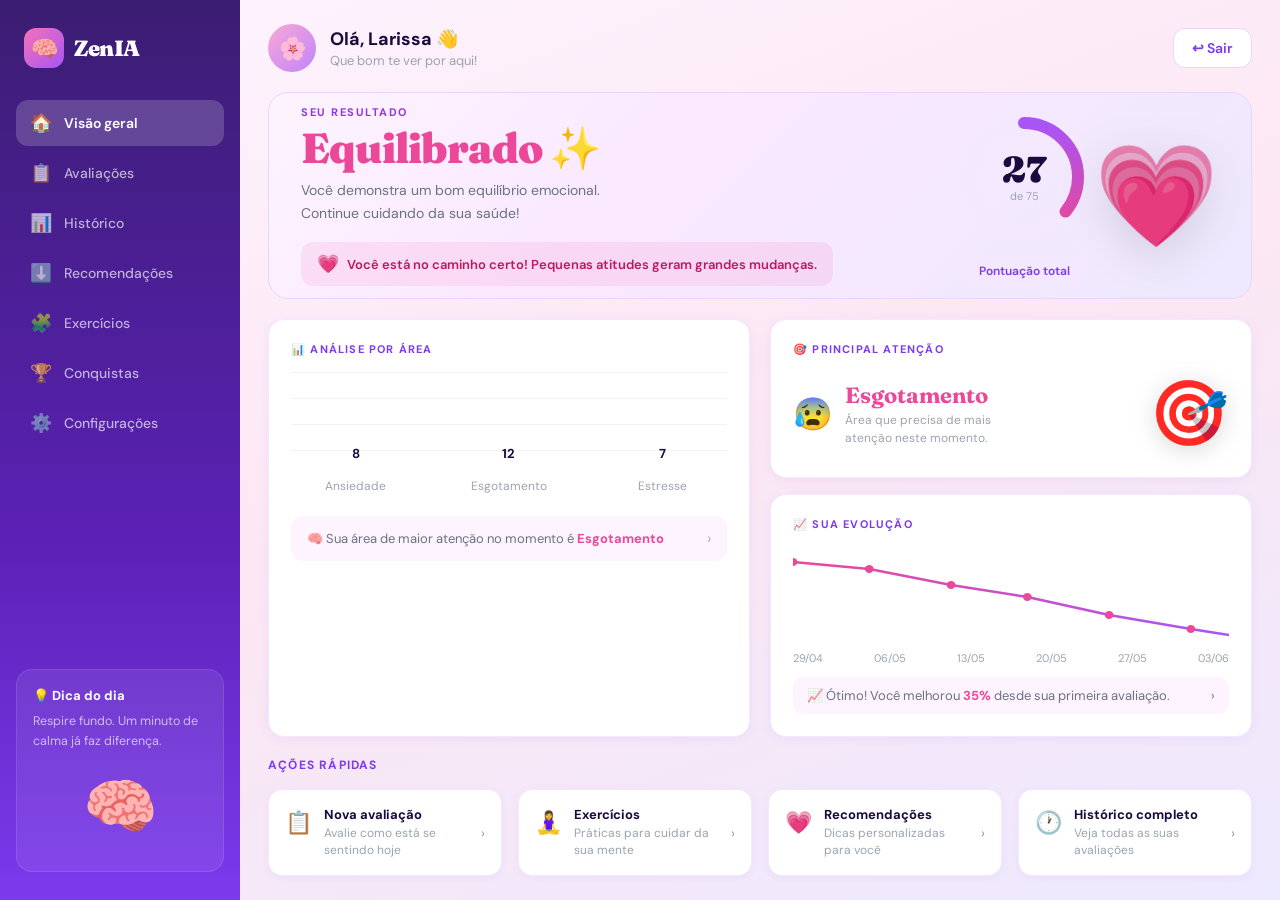
==== index.html @ 9181e52e "primeiro commit ZenIA" ====
<!DOCTYPE html>
<html lang="pt-BR">
<head>
<meta charset="UTF-8">
<meta name="viewport" content="width=device-width, initial-scale=1.0">
<title>ZenIA – Dashboard</title>
<link href="https://fonts.googleapis.com/css2?family=Fraunces:ital,wght@0,400;0,700;0,900;1,400;1,700&family=DM+Sans:wght@300;400;500;600;700&display=swap" rel="stylesheet">
<style>
*,*::before,*::after{box-sizing:border-box;margin:0;padding:0}
html,body{height:100%;font-family:'DM Sans',sans-serif;overflow:hidden}

/* SCREEN SWITCHER */
.dash{display:none;width:100%;height:100vh}
.dash.active{display:flex}

/* ════════════════════════════════════════
   SHARED LAYOUT
════════════════════════════════════════ */
.layout{display:flex;width:100%;height:100vh;overflow:hidden}

/* SIDEBAR */
.sidebar{
  width:240px;flex-shrink:0;
  display:flex;flex-direction:column;
  padding:28px 16px;
  position:relative;overflow:hidden;
  transition:all .3s
}
.sb-logo{display:flex;align-items:center;gap:10px;padding:0 8px;margin-bottom:32px}
.sb-logo-icon{width:40px;height:40px;border-radius:12px;display:grid;place-items:center;font-size:22px}
.sb-logo-name{font-family:'Fraunces',serif;font-weight:900;font-size:22px;letter-spacing:-.5px}

.sb-nav{display:flex;flex-direction:column;gap:4px;flex:1}
.sb-item{
  display:flex;align-items:center;gap:12px;
  padding:11px 14px;border-radius:12px;
  font-size:14px;font-weight:500;cursor:pointer;
  transition:background .2s,color .2s;text-decoration:none
}
.sb-item span{font-size:18px}

.sb-tip{
  border-radius:16px;padding:16px;margin-top:16px;
  font-size:13px;line-height:1.6
}
.sb-tip strong{display:block;font-size:13px;font-weight:700;margin-bottom:4px}

/* MAIN */
.main{flex:1;overflow-y:auto;padding:24px 28px;display:flex;flex-direction:column;gap:20px}

/* TOPBAR */
.topbar{display:flex;align-items:center;justify-content:space-between}
.topbar-user{display:flex;align-items:center;gap:14px}
.topbar-avatar{width:48px;height:48px;border-radius:50%;display:grid;place-items:center;font-size:22px}
.topbar-name{font-size:18px;font-weight:700}
.topbar-sub{font-size:13px;margin-top:1px}
.btn-sair{
  display:flex;align-items:center;gap:8px;
  padding:10px 18px;border-radius:12px;border:none;
  font-family:'DM Sans',sans-serif;font-size:14px;font-weight:600;cursor:pointer;
  transition:opacity .2s
}
.btn-sair:hover{opacity:.8}

/* RESULT CARD */
.result-card{
  border-radius:20px;padding:28px 32px;
  display:flex;align-items:center;justify-content:space-between;
  position:relative;overflow:hidden;min-height:200px
}
.result-left{flex:1}
.result-tag{font-size:11px;font-weight:700;letter-spacing:1.5px;text-transform:uppercase;margin-bottom:8px}
.result-title{font-family:'Fraunces',serif;font-size:42px;font-weight:900;letter-spacing:-1px;line-height:1}
.result-desc{font-size:14px;margin-top:10px;line-height:1.6;max-width:320px}
.result-badge{
  display:inline-flex;align-items:center;gap:8px;
  margin-top:18px;padding:10px 16px;border-radius:12px;
  font-size:13px;font-weight:600
}
.result-badge span{font-size:18px}

/* DONUT */
.result-center{display:flex;flex-direction:column;align-items:center;gap:10px}
.donut-wrap{position:relative;width:140px;height:140px}
.donut-wrap svg{transform:rotate(-90deg)}
.donut-bg{fill:none;stroke-width:12}
.donut-fill{fill:none;stroke-width:12;stroke-linecap:round;transition:stroke-dasharray 1s ease}
.donut-text{position:absolute;inset:0;display:flex;flex-direction:column;align-items:center;justify-content:center}
.donut-num{font-family:'Fraunces',serif;font-size:36px;font-weight:900;line-height:1}
.donut-sub{font-size:11px;margin-top:2px}
.result-badge2{padding:6px 16px;border-radius:20px;font-size:12px;font-weight:600}

.result-art{font-size:100px;filter:drop-shadow(0 8px 24px rgba(0,0,0,.15))}

/* GRID 2 col */
.grid2{display:grid;grid-template-columns:1fr 1fr;gap:20px}
.grid4{display:grid;grid-template-columns:repeat(4,1fr);gap:16px}

/* CARDS */
.card{border-radius:16px;padding:22px}
.card-title{font-size:11px;font-weight:700;letter-spacing:1.2px;text-transform:uppercase;margin-bottom:16px;display:flex;align-items:center;gap:8px}

/* BAR CHART */
.bar-chart{display:flex;align-items:flex-end;gap:24px;height:130px;padding-bottom:8px;position:relative}
.bar-chart::before{
  content:'';position:absolute;left:0;right:0;top:0;bottom:28px;
  background:repeating-linear-gradient(to bottom,rgba(128,128,128,.1) 0px,rgba(128,128,128,.1) 1px,transparent 1px,transparent 26px);
}
.bar-col{display:flex;flex-direction:column;align-items:center;gap:6px;flex:1}
.bar-val{font-size:13px;font-weight:700}
.bar{width:100%;border-radius:8px 8px 0 0;transition:height .8s ease}
.bar-label{font-size:12px;margin-top:4px}

.chart-note{display:flex;align-items:center;justify-content:space-between;margin-top:14px;padding:12px 16px;border-radius:12px;font-size:13px;cursor:pointer}
.chart-note strong{font-weight:700}
.chart-chevron{font-size:16px;opacity:.5}

/* ATTENTION CARD */
.attention-inner{display:flex;align-items:center;justify-content:space-between}
.attention-left{display:flex;align-items:center;gap:12px}
.attention-emoji{font-size:32px}
.attention-name{font-family:'Fraunces',serif;font-size:22px;font-weight:700}
.attention-sub{font-size:12px;margin-top:2px;max-width:160px;line-height:1.5}
.attention-art{font-size:64px;filter:drop-shadow(0 4px 12px rgba(0,0,0,.15))}

/* LINE CHART */
.line-chart-wrap{position:relative;height:100px;margin-top:8px}
.line-chart-wrap svg{width:100%;height:100%}
.evolution-note{display:flex;align-items:center;justify-content:space-between;margin-top:12px;padding:10px 14px;border-radius:10px;font-size:13px;cursor:pointer}
.evo-pct{font-weight:700}

/* QUICK ACTIONS */
.qa-item{border-radius:14px;padding:16px;display:flex;align-items:flex-start;gap:12px;cursor:pointer;transition:transform .2s}
.qa-item:hover{transform:translateY(-2px)}
.qa-icon{font-size:22px;margin-top:2px}
.qa-title{font-size:13px;font-weight:700}
.qa-sub{font-size:12px;margin-top:2px;line-height:1.4}
.qa-chevron{margin-left:auto;font-size:14px;opacity:.4;align-self:center}

/* SECTION LABEL */
.section-label{font-size:12px;font-weight:700;letter-spacing:1.2px;text-transform:uppercase;margin-bottom:-4px}

/* ════════════════════════════════════════
   TEMA FEMININO
════════════════════════════════════════ */
#fem{background:linear-gradient(160deg,#fdf4ff 0%,#fce7f3 50%,#ede9fe 100%)}
#fem .sidebar{background:linear-gradient(180deg,#3b1d72 0%,#5b21b6 60%,#7c3aed 100%)}
#fem .sb-logo-icon{background:linear-gradient(135deg,#f472b6,#a855f7)}
#fem .sb-logo-name{color:white}
#fem .sb-item{color:rgba(255,255,255,.65)}
#fem .sb-item:hover{background:rgba(255,255,255,.1);color:white}
#fem .sb-item.active{background:rgba(255,255,255,.18);color:white;font-weight:600}
#fem .sb-tip{background:rgba(255,255,255,.08);border:1px solid rgba(255,255,255,.1)}
#fem .sb-tip strong{color:white}
#fem .sb-tip p{color:rgba(255,255,255,.65);font-size:12.5px}
#fem .sb-tip-art{font-size:60px;text-align:center;margin-top:8px}

#fem .topbar-avatar{background:linear-gradient(135deg,#f9a8d4,#c084fc)}
#fem .topbar-name{color:#1a0a3d}
#fem .topbar-sub{color:#9ca3af}
#fem .btn-sair{background:white;color:#7c3aed;border:1.5px solid #e9d5ff}

#fem .result-card{background:linear-gradient(135deg,#fdf4ff 0%,#fae8ff 40%,#ede9fe 100%);border:1px solid #e9d5ff}
#fem .result-tag{color:#9333ea}
#fem .result-title{color:#ec4899}
#fem .result-desc{color:#6b7280}
#fem .result-badge{background:rgba(236,72,153,.1);color:#be185d}
#fem .donut-bg{stroke:#f3e8ff}
#fem .donut-fill{stroke:url(#fem-grad)}
#fem .donut-num{color:#1a0a3d}
#fem .donut-sub{color:#9ca3af}
#fem .result-badge2{background:#f3e8ff;color:#7c3aed}

#fem .card{background:white;box-shadow:0 2px 12px rgba(139,92,246,.08);border:1px solid #f3e8ff}
#fem .card-title{color:#7c3aed}
#fem .bar-val{color:#1a0a3d}
#fem .bar-label{color:#9ca3af}
#fem .chart-note{background:#fdf4ff;color:#6b7280}
#fem .chart-note strong{color:#ec4899}

#fem .attention-name{color:#ec4899}
#fem .attention-sub{color:#9ca3af}
#fem .evolution-note{background:#fdf4ff;color:#6b7280}
#fem .evo-pct{color:#ec4899}

#fem .qa-item{background:white;border:1px solid #f3e8ff;box-shadow:0 2px 8px rgba(139,92,246,.06)}
#fem .qa-title{color:#1a0a3d}
#fem .qa-sub{color:#9ca3af}
#fem .section-label{color:#7c3aed}
#fem .main{background:transparent}

/* ════════════════════════════════════════
   TEMA MASCULINO (DARK)
════════════════════════════════════════ */
#masc{background:#070b14}
#masc .sidebar{background:#0d1220;border-right:1px solid rgba(255,255,255,.06)}
#masc .sb-logo-icon{background:linear-gradient(135deg,#6366f1,#8b5cf6)}
#masc .sb-logo-name{color:white}
#masc .sb-item{color:rgba(255,255,255,.45)}
#masc .sb-item:hover{background:rgba(255,255,255,.06);color:rgba(255,255,255,.85)}
#masc .sb-item.active{background:rgba(99,102,241,.2);color:#a5b4fc;font-weight:600;border:1px solid rgba(99,102,241,.3)}
#masc .sb-tip{background:rgba(99,102,241,.1);border:1px solid rgba(99,102,241,.2)}
#masc .sb-tip strong{color:#a5b4fc}
#masc .sb-tip p{color:rgba(255,255,255,.45);font-size:12.5px}
#masc .sb-tip-art{font-size:60px;text-align:center;margin-top:8px}

#masc .topbar-avatar{background:linear-gradient(135deg,#4f46e5,#7c3aed)}
#masc .topbar-name{color:white}
#masc .topbar-sub{color:rgba(255,255,255,.4)}
#masc .btn-sair{background:rgba(255,255,255,.06);color:rgba(255,255,255,.7);border:1px solid rgba(255,255,255,.1)}

#masc .result-card{background:linear-gradient(135deg,#0f172a,#1e1b4b);border:1px solid rgba(99,102,241,.2)}
#masc .result-tag{color:#818cf8}
#masc .result-title{color:white}
#masc .result-desc{color:rgba(255,255,255,.55)}
#masc .result-badge{background:rgba(99,102,241,.15);color:#a5b4fc;border:1px solid rgba(99,102,241,.2)}
#masc .donut-bg{stroke:rgba(255,255,255,.08)}
#masc .donut-fill{stroke:url(#masc-grad)}
#masc .donut-num{color:white}
#masc .donut-sub{color:rgba(255,255,255,.4)}
#masc .result-badge2{background:rgba(99,102,241,.2);color:#a5b4fc}

#masc .card{background:#0d1220;border:1px solid rgba(255,255,255,.07)}
#masc .card-title{color:#818cf8}
#masc .bar-val{color:white}
#masc .bar-label{color:rgba(255,255,255,.35)}
#masc .chart-note{background:rgba(99,102,241,.08);color:rgba(255,255,255,.5)}
#masc .chart-note strong{color:#a78bfa}

#masc .attention-name{color:#a78bfa}
#masc .attention-sub{color:rgba(255,255,255,.4)}
#masc .evolution-note{background:rgba(99,102,241,.08);color:rgba(255,255,255,.5)}
#masc .evo-pct{color:#34d399}

#masc .qa-item{background:#0d1220;border:1px solid rgba(255,255,255,.07)}
#masc .qa-title{color:white}
#masc .qa-sub{color:rgba(255,255,255,.35)}
#masc .section-label{color:#818cf8}
#masc .main{background:transparent}

/* ════════════════════════════════════════
   TEMA NEUTRO (CLEAN WHITE)
════════════════════════════════════════ */
#neutro{background:#f8f7ff}
#neutro .sidebar{background:white;border-right:1px solid #ede9fe}
#neutro .sb-logo-icon{background:linear-gradient(135deg,#a78bfa,#7c3aed)}
#neutro .sb-logo-name{color:#1a0a3d}
#neutro .sb-item{color:#6b7280}
#neutro .sb-item:hover{background:#f5f3ff;color:#7c3aed}
#neutro .sb-item.active{background:#ede9fe;color:#7c3aed;font-weight:600}
#neutro .sb-tip{background:linear-gradient(135deg,#ede9fe,#fce7f3);border:none}
#neutro .sb-tip strong{color:#1a0a3d}
#neutro .sb-tip p{color:#6b7280;font-size:12.5px}
#neutro .sb-tip-art{font-size:60px;text-align:center;margin-top:8px}

#neutro .topbar-avatar{background:linear-gradient(135deg,#c4b5fd,#a78bfa)}
#neutro .topbar-name{color:#1a0a3d}
#neutro .topbar-sub{color:#9ca3af}
#neutro .btn-sair{background:white;color:#7c3aed;border:1.5px solid #ede9fe}
#neutro .btn-notif{background:none;border:none;font-size:20px;cursor:pointer;position:relative}

#neutro .result-card{background:linear-gradient(135deg,#faf5ff 0%,#ede9fe 60%,#f5f3ff 100%);border:1px solid #ddd6fe}
#neutro .result-tag{color:#7c3aed}
#neutro .result-title{color:#4c1d95}
#neutro .result-desc{color:#6b7280}
#neutro .result-badge{background:rgba(167,139,250,.15);color:#5b21b6}
#neutro .donut-bg{stroke:#ede9fe}
#neutro .donut-fill{stroke:url(#neutro-grad)}
#neutro .donut-num{color:#1a0a3d}
#neutro .donut-sub{color:#9ca3af}
#neutro .result-badge2{background:#ede9fe;color:#7c3aed}

#neutro .card{background:white;box-shadow:0 2px 12px rgba(124,58,237,.06);border:1px solid #ede9fe}
#neutro .card-title{color:#7c3aed}
#neutro .bar-val{color:#1a0a3d}
#neutro .bar-label{color:#9ca3af}
#neutro .chart-note{background:#faf5ff;color:#6b7280}
#neutro .chart-note strong{color:#7c3aed}

#neutro .attention-name{color:#7c3aed}
#neutro .attention-sub{color:#9ca3af}
#neutro .evolution-note{background:#faf5ff;color:#6b7280}
#neutro .evo-pct{color:#059669}

#neutro .qa-item{background:white;border:1px solid #ede9fe;box-shadow:0 2px 8px rgba(124,58,237,.05)}
#neutro .qa-title{color:#1a0a3d}
#neutro .qa-sub{color:#9ca3af}
#neutro .section-label{color:#7c3aed}
#neutro .main{background:transparent}

/* animations */
@keyframes fadeIn{from{opacity:0;transform:translateY(16px)}to{opacity:1;transform:translateY(0)}}
.dash.active .main>*{animation:fadeIn .5s ease both}
.dash.active .main>*:nth-child(1){animation-delay:.05s}
.dash.active .main>*:nth-child(2){animation-delay:.12s}
.dash.active .main>*:nth-child(3){animation-delay:.2s}
.dash.active .main>*:nth-child(4){animation-delay:.28s}
.dash.active .main>*:nth-child(5){animation-delay:.36s}
</style>
</head>
<body>

<!-- ══════════════════════════════
     FEMININO
══════════════════════════════ -->
<div id="fem" class="dash">
  <div class="layout">
    <aside class="sidebar">
      <div class="sb-logo">
        <div class="sb-logo-icon">🧠</div>
        <span class="sb-logo-name">ZenIA</span>
      </div>
      <nav class="sb-nav">
        <a class="sb-item active" href="#"><span>🏠</span> Visão geral</a>
        <a class="sb-item" href="#"><span>📋</span> Avaliações</a>
        <a class="sb-item" href="#"><span>📊</span> Histórico</a>
        <a class="sb-item" href="#"><span>⬇️</span> Recomendações</a>
        <a class="sb-item" href="#"><span>🧩</span> Exercícios</a>
        <a class="sb-item" href="#"><span>🏆</span> Conquistas</a>
        <a class="sb-item" href="#"><span>⚙️</span> Configurações</a>
      </nav>
      <div class="sb-tip">
        <strong>💡 Dica do dia</strong>
        <p>Respire fundo. Um minuto de calma já faz diferença.</p>
        <div class="sb-tip-art">🧠</div>
      </div>
    </aside>
    <main class="main">
      <!-- topbar -->
      <div class="topbar">
        <div class="topbar-user">
          <div class="topbar-avatar">🌸</div>
          <div>
            <div class="topbar-name">Olá, Larissa 👋</div>
            <div class="topbar-sub">Que bom te ver por aqui!</div>
          </div>
        </div>
        <button class="btn-sair" onclick="location.href='cadastro.html'">↩ Sair</button>
      </div>
      <!-- result -->
      <div class="result-card">
        <div class="result-left">
          <div class="result-tag">SEU RESULTADO</div>
          <div class="result-title">Equilibrado ✨</div>
          <div class="result-desc">Você demonstra um bom equilíbrio emocional. Continue cuidando da sua saúde com consistência!</div>
          <div class="result-badge"><span>💗</span> Você está no caminho certo! Pequenas atitudes geram grandes mudanças.</div>
        </div>
        <div class="result-center">
          <div class="donut-wrap">
            <svg viewBox="0 0 140 140" width="140" height="140">
              <defs>
                <linearGradient id="fem-grad" x1="0%" y1="0%" x2="100%" y2="0%">
                  <stop offset="0%" stop-color="#ec4899"/>
                  <stop offset="100%" stop-color="#a855f7"/>
                </linearGradient>
              </defs>
              <circle class="donut-bg" cx="70" cy="70" r="54"/>
              <circle class="donut-fill" cx="70" cy="70" r="54" stroke-dasharray="113 226" stroke-dashoffset="0"/>
            </svg>
            <div class="donut-text">
              <div class="donut-num">15</div>
              <div class="donut-sub">de 75</div>
            </div>
          </div>
          <div class="result-badge2">Pontuação total</div>
        </div>
        <div class="result-art">💗</div>
      </div>
      <!-- grid -->
      <div class="grid2">
        <!-- analise -->
        <div class="card">
          <div class="card-title">📊 ANÁLISE POR ÁREA</div>
          <div class="bar-chart" id="fem-bars">
            <div class="bar-col">
              <div class="bar-val">8</div>
              <div class="bar" style="height:62%;background:linear-gradient(180deg,#c084fc,#a855f7)"></div>
              <div class="bar-label">Ansiedade</div>
            </div>
            <div class="bar-col">
              <div class="bar-val">12</div>
              <div class="bar" style="height:92%;background:linear-gradient(180deg,#e879f9,#c026d3)"></div>
              <div class="bar-label">Esgotamento</div>
            </div>
            <div class="bar-col">
              <div class="bar-val">7</div>
              <div class="bar" style="height:54%;background:linear-gradient(180deg,#c084fc,#a855f7)"></div>
              <div class="bar-label">Estresse</div>
            </div>
          </div>
          <div class="chart-note">
            <span>🧠 Sua área de maior atenção no momento é <strong>Ansiedade</strong></span>
            <span class="chart-chevron">›</span>
          </div>
        </div>
        <!-- right col -->
        <div style="display:flex;flex-direction:column;gap:16px">
          <div class="card">
            <div class="card-title">🎯 PRINCIPAL ATENÇÃO</div>
            <div class="attention-inner">
              <div class="attention-left">
                <div class="attention-emoji">😰</div>
                <div>
                  <div class="attention-name">Ansiedade</div>
                  <div class="attention-sub">Área que precisa de mais atenção neste momento.</div>
                </div>
              </div>
              <div class="attention-art">🎯</div>
            </div>
          </div>
          <div class="card">
            <div class="card-title">📈 SUA EVOLUÇÃO</div>
            <div class="line-chart-wrap">
              <svg viewBox="0 0 400 100" preserveAspectRatio="none">
                <defs>
                  <linearGradient id="fem-line" x1="0%" y1="0%" x2="100%" y2="0%">
                    <stop offset="0%" stop-color="#ec4899"/>
                    <stop offset="100%" stop-color="#a855f7"/>
                  </linearGradient>
                </defs>
                <polyline points="0,15 70,22 145,38 215,50 290,68 365,82 400,88" fill="none" stroke="url(#fem-line)" stroke-width="2.5" stroke-linecap="round" stroke-linejoin="round"/>
                <circle cx="0" cy="15" r="4" fill="#ec4899"/>
                <circle cx="70" cy="22" r="4" fill="#ec4899"/>
                <circle cx="145" cy="38" r="4" fill="#ec4899"/>
                <circle cx="215" cy="50" r="4" fill="#ec4899"/>
                <circle cx="290" cy="68" r="4" fill="#ec4899"/>
                <circle cx="365" cy="82" r="4" fill="#ec4899"/>
              </svg>
            </div>
            <div style="display:flex;justify-content:space-between;font-size:11px;color:#9ca3af;margin-top:4px">
              <span>29/04</span><span>06/05</span><span>13/05</span><span>20/05</span><span>27/05</span><span>03/06</span>
            </div>
            <div class="evolution-note">
              <span>📈 Ótimo! Você melhorou <span class="evo-pct">35%</span> desde sua primeira avaliação.</span>
              <span>›</span>
            </div>
          </div>
        </div>
      </div>
      <!-- quick actions -->
      <div class="section-label">AÇÕES RÁPIDAS</div>
      <div class="grid4">
        <div class="qa-item"><div class="qa-icon">📋</div><div><div class="qa-title">Nova avaliação</div><div class="qa-sub">Avalie como está se sentindo hoje</div></div><span class="qa-chevron">›</span></div>
        <div class="qa-item"><div class="qa-icon">🧘‍♀️</div><div><div class="qa-title">Exercícios</div><div class="qa-sub">Práticas para cuidar da sua mente</div></div><span class="qa-chevron">›</span></div>
        <div class="qa-item"><div class="qa-icon">💗</div><div><div class="qa-title">Recomendações</div><div class="qa-sub">Dicas personalizadas para você</div></div><span class="qa-chevron">›</span></div>
        <div class="qa-item"><div class="qa-icon">🕐</div><div><div class="qa-title">Histórico completo</div><div class="qa-sub">Veja todas as suas avaliações</div></div><span class="qa-chevron">›</span></div>
      </div>
    </main>
  </div>
</div>

<!-- ══════════════════════════════
     MASCULINO
══════════════════════════════ -->
<div id="masc" class="dash">
  <div class="layout">
    <aside class="sidebar">
      <div class="sb-logo">
        <div class="sb-logo-icon">🧠</div>
        <span class="sb-logo-name">ZenIA</span>
      </div>
      <nav class="sb-nav">
        <a class="sb-item active" href="#"><span>🏠</span> Visão geral</a>
        <a class="sb-item" href="#"><span>📋</span> Avaliações</a>
        <a class="sb-item" href="#"><span>📊</span> Histórico</a>
        <a class="sb-item" href="#"><span>⬇️</span> Recomendações</a>
        <a class="sb-item" href="#"><span>🧩</span> Exercícios</a>
        <a class="sb-item" href="#"><span>🏆</span> Conquistas</a>
        <a class="sb-item" href="#"><span>⚙️</span> Configurações</a>
      </nav>
      <div class="sb-tip">
        <strong>🌬 Respiro do dia</strong>
        <p>Respire fundo. Você está fazendo o seu melhor.</p>
        <div class="sb-tip-art">🌌</div>
      </div>
    </aside>
    <main class="main">
      <div class="topbar">
        <div class="topbar-user">
          <div class="topbar-avatar">👤</div>
          <div>
            <div class="topbar-name">Olá, Larissa! 👋</div>
            <div class="topbar-sub">Que bom te ver por aqui!</div>
          </div>
        </div>
        <button class="btn-sair" onclick="location.href='cadastro.html'">↩ Sair</button>
      </div>
      <div class="result-card">
        <div class="result-left">
          <div class="result-tag">SEU RESULTADO</div>
          <div class="result-title">Equilibrado 🛡️</div>
          <div class="result-desc">Você demonstra um bom equilíbrio emocional. Continue cuidando da sua saúde com consistência!</div>
          <div class="result-badge"><span>🎯</span> Continue assim! Pequenas atitudes geram grandes mudanças.</div>
        </div>
        <div class="result-center">
          <div class="donut-wrap">
            <svg viewBox="0 0 140 140" width="140" height="140">
              <defs>
                <linearGradient id="masc-grad" x1="0%" y1="0%" x2="100%" y2="0%">
                  <stop offset="0%" stop-color="#6366f1"/>
                  <stop offset="100%" stop-color="#34d399"/>
                </linearGradient>
              </defs>
              <circle class="donut-bg" cx="70" cy="70" r="54"/>
              <circle class="donut-fill" cx="70" cy="70" r="54" stroke-dasharray="113 226" stroke-dashoffset="0"/>
            </svg>
            <div class="donut-text">
              <div class="donut-num">15</div>
              <div class="donut-sub">de 75</div>
            </div>
          </div>
          <div class="result-badge2">Pontuação total</div>
        </div>
        <div class="result-art">🧠</div>
      </div>
      <div class="grid2">
        <div class="card">
          <div class="card-title">📊 ANÁLISE POR ÁREA</div>
          <div class="bar-chart">
            <div class="bar-col">
              <div class="bar-val">8</div>
              <div class="bar" style="height:62%;background:linear-gradient(180deg,#818cf8,#6366f1)"></div>
              <div class="bar-label">Ansiedade</div>
            </div>
            <div class="bar-col">
              <div class="bar-val">12</div>
              <div class="bar" style="height:92%;background:linear-gradient(180deg,#60a5fa,#3b82f6)"></div>
              <div class="bar-label">Esgotamento</div>
            </div>
            <div class="bar-col">
              <div class="bar-val">7</div>
              <div class="bar" style="height:54%;background:linear-gradient(180deg,#34d399,#059669)"></div>
              <div class="bar-label">Estresse</div>
            </div>
          </div>
          <div class="chart-note">
            <span>🧠 Sua área de maior atenção no momento é <strong>Ansiedade</strong></span>
            <span class="chart-chevron">›</span>
          </div>
        </div>
        <div style="display:flex;flex-direction:column;gap:16px">
          <div class="card">
            <div class="card-title">🎯 PRINCIPAL ATENÇÃO</div>
            <div class="attention-inner">
              <div class="attention-left">
                <div class="attention-emoji">😰</div>
                <div>
                  <div class="attention-name">Ansiedade</div>
                  <div class="attention-sub">Área que precisa de mais atenção neste momento.</div>
                </div>
              </div>
              <div class="attention-art">🎯</div>
            </div>
          </div>
          <div class="card">
            <div class="card-title">📈 SUA EVOLUÇÃO</div>
            <div class="line-chart-wrap">
              <svg viewBox="0 0 400 100" preserveAspectRatio="none">
                <defs>
                  <linearGradient id="masc-line" x1="0%" y1="0%" x2="100%" y2="0%">
                    <stop offset="0%" stop-color="#818cf8"/>
                    <stop offset="100%" stop-color="#a78bfa"/>
                  </linearGradient>
                </defs>
                <polyline points="0,15 70,22 145,38 215,50 290,68 365,82 400,88" fill="none" stroke="url(#masc-line)" stroke-width="2.5" stroke-linecap="round" stroke-linejoin="round"/>
                <circle cx="0" cy="15" r="4" fill="#818cf8"/>
                <circle cx="70" cy="22" r="4" fill="#818cf8"/>
                <circle cx="145" cy="38" r="4" fill="#818cf8"/>
                <circle cx="215" cy="50" r="4" fill="#818cf8"/>
                <circle cx="290" cy="68" r="4" fill="#818cf8"/>
                <circle cx="365" cy="82" r="4" fill="#818cf8"/>
              </svg>
            </div>
            <div style="display:flex;justify-content:space-between;font-size:11px;color:rgba(255,255,255,.3);margin-top:4px">
              <span>29/04</span><span>06/05</span><span>13/05</span><span>20/05</span><span>27/05</span><span>03/06</span>
            </div>
            <div class="evolution-note">
              <span>📈 Ótimo! Você melhorou <span class="evo-pct">35%</span> desde sua primeira avaliação.</span>
              <span>›</span>
            </div>
          </div>
        </div>
      </div>
      <div class="section-label">AÇÕES RÁPIDAS</div>
      <div class="grid4">
        <div class="qa-item"><div class="qa-icon">📋</div><div><div class="qa-title">Nova avaliação</div><div class="qa-sub">Avalie como está se sentindo hoje</div></div><span class="qa-chevron">›</span></div>
        <div class="qa-item"><div class="qa-icon">🧘</div><div><div class="qa-title">Exercícios</div><div class="qa-sub">Práticas para cuidar da sua mente</div></div><span class="qa-chevron">›</span></div>
        <div class="qa-item"><div class="qa-icon">💙</div><div><div class="qa-title">Recomendações</div><div class="qa-sub">Dicas personalizadas para você</div></div><span class="qa-chevron">›</span></div>
        <div class="qa-item"><div class="qa-icon">🕐</div><div><div class="qa-title">Histórico completo</div><div class="qa-sub">Veja todas as suas avaliações</div></div><span class="qa-chevron">›</span></div>
      </div>
    </main>
  </div>
</div>

<!-- ══════════════════════════════
     NEUTRO
══════════════════════════════ -->
<div id="neutro" class="dash">
  <div class="layout">
    <aside class="sidebar">
      <div class="sb-logo">
        <div class="sb-logo-icon">🧠</div>
        <span class="sb-logo-name">ZenIA</span>
      </div>
      <nav class="sb-nav">
        <a class="sb-item active" href="#"><span>🏠</span> Visão geral</a>
        <a class="sb-item" href="#"><span>📋</span> Avaliações</a>
        <a class="sb-item" href="#"><span>📊</span> Histórico</a>
        <a class="sb-item" href="#"><span>⬇️</span> Recomendações</a>
        <a class="sb-item" href="#"><span>🧩</span> Exercícios</a>
        <a class="sb-item" href="#"><span>🏆</span> Conquistas</a>
        <a class="sb-item" href="#"><span>⚙️</span> Configurações</a>
      </nav>
      <div class="sb-tip">
        <strong>🌱 Respire. Você não está sozinho.</strong>
        <p>Pequenas atitudes podem transformar seus dias.</p>
        <div class="sb-tip-art">🪴</div>
      </div>
    </aside>
    <main class="main">
      <div class="topbar">
        <div class="topbar-user">
          <div class="topbar-avatar">🧘</div>
          <div>
            <div class="topbar-name">Olá, Larissa! 👋</div>
            <div class="topbar-sub">Que bom te ver por aqui.</div>
          </div>
        </div>
        <div style="display:flex;align-items:center;gap:10px">
          <button class="btn-notif">🔔</button>
          <button class="btn-sair" onclick="location.href='cadastro.html'">↩ Sair</button>
        </div>
      </div>
      <div class="result-card">
        <div class="result-left">
          <div class="result-tag">SEU RESULTADO</div>
          <div class="result-title">Equilibrado</div>
          <div class="result-desc">Você demonstra um bom equilíbrio emocional. Continue cuidando da sua saúde com consistência!</div>
          <div class="result-badge"><span>💜</span> Você está no caminho certo! Pequenas escolhas diárias fazem diferença.</div>
        </div>
        <div class="result-center">
          <div class="donut-wrap">
            <svg viewBox="0 0 140 140" width="140" height="140">
              <defs>
                <linearGradient id="neutro-grad" x1="0%" y1="0%" x2="100%" y2="0%">
                  <stop offset="0%" stop-color="#a78bfa"/>
                  <stop offset="100%" stop-color="#7c3aed"/>
                </linearGradient>
              </defs>
              <circle class="donut-bg" cx="70" cy="70" r="54"/>
              <circle class="donut-fill" cx="70" cy="70" r="54" stroke-dasharray="113 226" stroke-dashoffset="0"/>
            </svg>
            <div class="donut-text">
              <div class="donut-num">15</div>
              <div class="donut-sub">de 75</div>
            </div>
          </div>
          <div class="result-badge2">Pontuação total</div>
        </div>
        <div class="result-art">🪨</div>
      </div>
      <div class="grid2">
        <div class="card">
          <div class="card-title">📊 ANÁLISE POR ÁREA</div>
          <div class="bar-chart">
            <div class="bar-col">
              <div class="bar-val">8</div>
              <div class="bar" style="height:62%;background:linear-gradient(180deg,#c4b5fd,#a78bfa)"></div>
              <div class="bar-label">Ansiedade</div>
            </div>
            <div class="bar-col">
              <div class="bar-val">12</div>
              <div class="bar" style="height:92%;background:linear-gradient(180deg,#a78bfa,#7c3aed)"></div>
              <div class="bar-label">Esgotamento</div>
            </div>
            <div class="bar-col">
              <div class="bar-val">7</div>
              <div class="bar" style="height:54%;background:linear-gradient(180deg,#c4b5fd,#a78bfa)"></div>
              <div class="bar-label">Estresse</div>
            </div>
          </div>
          <div class="chart-note">
            <span>💡 Sua área de maior atenção no momento é <strong>Ansiedade</strong></span>
            <span class="chart-chevron">›</span>
          </div>
        </div>
        <div style="display:flex;flex-direction:column;gap:16px">
          <div class="card">
            <div class="card-title">🎯 PRINCIPAL ATENÇÃO</div>
            <div class="attention-inner">
              <div class="attention-left">
                <div class="attention-emoji">😰</div>
                <div>
                  <div class="attention-name">Ansiedade</div>
                  <div class="attention-sub">Área que precisa de mais atenção neste momento.</div>
                </div>
              </div>
              <button style="padding:8px 16px;background:#ede9fe;color:#7c3aed;border:none;border-radius:10px;font-size:13px;font-weight:600;cursor:pointer">Entender mais</button>
            </div>
          </div>
          <div class="card">
            <div class="card-title">📈 SUA EVOLUÇÃO</div>
            <div class="line-chart-wrap">
              <svg viewBox="0 0 400 100" preserveAspectRatio="none">
                <defs>
                  <linearGradient id="neutro-line" x1="0%" y1="0%" x2="100%" y2="0%">
                    <stop offset="0%" stop-color="#7c3aed"/>
                    <stop offset="100%" stop-color="#a78bfa"/>
                  </linearGradient>
                </defs>
                <polyline points="0,5 70,18 145,35 215,48 290,65 365,80 400,88" fill="none" stroke="url(#neutro-line)" stroke-width="2.5" stroke-linecap="round" stroke-linejoin="round"/>
                <circle cx="0" cy="5" r="4" fill="#7c3aed"/>
                <circle cx="70" cy="18" r="4" fill="#7c3aed"/>
                <circle cx="145" cy="35" r="4" fill="#7c3aed"/>
                <circle cx="215" cy="48" r="4" fill="#7c3aed"/>
                <circle cx="290" cy="65" r="4" fill="#7c3aed"/>
                <circle cx="365" cy="80" r="4" fill="#7c3aed"/>
              </svg>
            </div>
            <div style="display:flex;justify-content:space-between;font-size:11px;color:#9ca3af;margin-top:4px">
              <span>29/04</span><span>06/05</span><span>13/05</span><span>20/05</span><span>27/05</span><span>03/06</span>
            </div>
            <div class="evolution-note">
              <span>📈 Ótimo! Você melhorou <span class="evo-pct">35%</span> desde sua primeira avaliação.</span>
              <span>›</span>
            </div>
          </div>
        </div>
      </div>
      <div class="section-label">AÇÕES RÁPIDAS</div>
      <div class="grid4">
        <div class="qa-item"><div class="qa-icon">📋</div><div><div class="qa-title">Nova avaliação</div><div class="qa-sub">Avalie como está se sentindo hoje</div></div><span class="qa-chevron">›</span></div>
        <div class="qa-item"><div class="qa-icon">🧠</div><div><div class="qa-title">Exercícios</div><div class="qa-sub">Práticas para cuidar da sua mente</div></div><span class="qa-chevron">›</span></div>
        <div class="qa-item"><div class="qa-icon">⭐</div><div><div class="qa-title">Recomendações</div><div class="qa-sub">Dicas personalizadas para você</div></div><span class="qa-chevron">›</span></div>
        <div class="qa-item"><div class="qa-icon">🕐</div><div><div class="qa-title">Histórico completo</div><div class="qa-sub">Veja todas as suas avaliações</div></div><span class="qa-chevron">›</span></div>
      </div>
    </main>
  </div>
</div>

<style>
/* ── RECOMENDAÇÕES PANEL ── */
.rec-panel{display:none;flex-direction:column;gap:20px}
.rec-panel.visible{display:flex}
.rec-section-title{font-size:11px;font-weight:700;letter-spacing:1.2px;text-transform:uppercase;margin-bottom:12px}
.rec-cards{display:flex;flex-direction:column;gap:12px}
.rec-card{border-radius:16px;padding:18px 20px;border:1px solid #ede9fe;background:white}
.rec-card-head{display:flex;align-items:center;gap:10px;margin-bottom:6px}
.rec-card-icon{font-size:22px}
.rec-card-title{font-size:15px;font-weight:700;color:#1a0a3d}
.rec-card-desc{font-size:13px;line-height:1.65;margin-bottom:6px;color:#4b5563}
.rec-card-source{font-size:11px;font-style:italic;color:#9ca3af}
.rec-priority{display:inline-block;font-size:10px;font-weight:700;letter-spacing:.6px;padding:2px 8px;border-radius:99px;margin-bottom:8px;background:#fce7f3;color:#be185d}
.rec-panel-title{font-family:'Fraunces',serif;font-size:22px;font-weight:900;color:#7c3aed}
.rec-panel-sub{font-size:13px;color:#9ca3af;margin-top:-8px}

/* Dark theme overrides */
#masc .rec-card{background:#161f35;border-color:rgba(129,140,248,.25)}
#masc .rec-card-title{color:#e0e7ff}
#masc .rec-card-desc{color:#94a3b8}
#masc .rec-card-source{color:#6366f1}
#masc .rec-priority{background:rgba(99,102,241,.25);color:#a5b4fc}
#masc .rec-section-title{color:#818cf8}
#masc .rec-panel-title{color:#a5b4fc}
#masc .rec-panel-sub{color:rgba(255,255,255,.35)}

/* Neutro overrides */
#neutro .rec-card{background:white;border-color:#ede9fe}
#neutro .rec-card-title{color:#1a0a3d}
#neutro .rec-card-desc{color:#4b5563}
#neutro .rec-card-source{color:#a78bfa}
#neutro .rec-priority{background:#ede9fe;color:#5b21b6}
#neutro .rec-section-title{color:#7c3aed}
#neutro .rec-panel-title{color:#7c3aed}
</style>

<script>
// ── DATA ──────────────────────────────────────────────────────
const REC_DATA = {
  ansiedade: [
    {icon:'🌬️', title:'Respiração 4-7-8', desc:'Inspire por 4s, segure por 7s, expire por 8s. Repita 3 ciclos. Ativa o nervo vago e reduz o cortisol rapidamente — use no momento de crise ou antes de situações estressantes.', source:'Dr. Andrew Weil · Harvard Medical School'},
    {icon:'🌱', title:'Técnica de Grounding 5-4-3-2-1', desc:'Identifique 5 coisas que vê, 4 que pode tocar, 3 que ouve, 2 que cheira, 1 que saboreia. Interrompe a espiral de pensamentos ansiosos ancorando a mente no presente.', source:'Terapia Cognitivo-Comportamental (TCC)'},
    {icon:'📓', title:'Diário de preocupações (15 min/dia)', desc:'Reserve 15 minutos fixos por dia para escrever suas preocupações. Fora desse horário, adie ativamente os pensamentos ansiosos. Estudos mostram redução de até 33% na ansiedade.', source:'Penn State Worry Questionnaire (PSWQ) · Borkovec et al.'},
    {icon:'☕', title:'Reduza cafeína após 14h', desc:'A cafeína tem meia-vida de 5–6 horas e aumenta o cortisol, intensificando sintomas de ansiedade e prejudicando o sono. Troque por chá de camomila ou melissa no período da tarde.', source:'American Psychological Association (APA)'},
  ],
  esgotamento: [
    {icon:'💪', title:'Relaxamento Muscular Progressivo (PMR)', desc:'Tensione cada grupo muscular por 5 segundos e solte lentamente, da cabeça aos pés. Libera a tensão física acumulada e ativa a resposta de relaxamento do sistema nervoso parassimpático.', source:'Edmund Jacobson (1929) · Validado por centenas de estudos clínicos'},
    {icon:'🔁', title:'Técnica Pomodoro adaptada', desc:'25 minutos de foco + 5 minutos de pausa real (sem tela). A cada 4 ciclos, faça uma pausa de 20 min. Alinha com os ciclos ultradianos do cérebro e previne o esgotamento cognitivo.', source:'Ultradian Rhythm — Peretz Lavie · Neuroscience of Rest'},
    {icon:'🚶', title:'Caminhada de 10 minutos', desc:'Apenas 10 minutos de caminhada aumentam o BDNF (fator neurotrófico cerebral), que regenera neurônios e melhora o humor. Não precisa ser exercício intenso — o movimento leve já é suficiente.', source:'Harvard Medical School · Neurociência do Movimento'},
    {icon:'🌙', title:'Ritual de desconexão do trabalho', desc:'Defina um horário fixo para parar e cumpra. Sem checar mensagens depois. Crie um ritual de encerramento (ex: anotar 3 realizações do dia). Restaura a fronteira entre trabalho e descanso.', source:'Christina Maslach · Maslach Burnout Inventory (MBI)'},
  ],
  estresse: [
    {icon:'🛑', title:'Técnica STOP', desc:'Stop (pare o que está fazendo), Take a breath (respire fundo), Observe (observe seus pensamentos sem julgamento), Proceed (siga conscientemente). Use em momentos de pico de estresse.', source:'Mindfulness-Based Stress Reduction (MBSR) · Jon Kabat-Zinn'},
    {icon:'☀️', title:'Exposição ao sol pela manhã', desc:'15–20 minutos de luz solar nas primeiras horas do dia regulam o cortisol e a melatonina, sincronizando o ritmo circadiano. Reduz a sensação de sobrecarga ao longo do dia.', source:'Dr. Andrew Huberman · Stanford Neuroscience Lab'},
    {icon:'📋', title:'Lista de 3 prioridades diárias', desc:'Ao começar o dia, escolha apenas 3 tarefas mais importantes. Tudo que não estiver nessa lista é secundário. Reduz a sobrecarga cognitiva e a sensação de nunca dar conta de tudo.', source:'Cognitive Load Theory · Sweller (1988)'},
    {icon:'💬', title:'Contato social intencional (15 min)', desc:'15 minutos de conversa real (não por texto) com alguém de confiança reduz o cortisol de forma mensurável. O contato humano ativa a oxitocina, antagonista natural do estresse.', source:'UCLA Social Neuroscience Lab · Naomi Eisenberger'},
  ],
};

// ── GÊNERO + TEMA ─────────────────────────────────────────────
const g = localStorage.getItem('zenia_gender') || 'feminino';
const themeId = {feminino:'fem', masculino:'masc', neutro:'neutro'}[g] || 'fem';
const activeDash = document.getElementById(themeId) || document.getElementById('fem');
activeDash.classList.add('active');

// ── SCORES ────────────────────────────────────────────────────
const rawScores = localStorage.getItem('zenia_scores');
const scores = rawScores ? JSON.parse(rawScores) : {ansiedade:8, esgotamento:12, estresse:7};
const pcts = (() => { const p = localStorage.getItem('zenia_pcts'); return p ? JSON.parse(p) : {ans:40,esg:60,est:35}; })();
const total = parseInt(localStorage.getItem('zenia_total') || '27');

function getResultLabel(t) {
  if (t === 0) return {label:'Perfeito 🌟', desc:'Seus indicadores estão zerados. Continue com esse equilíbrio incrível!'};
  if (t <= 30) return {label:'Equilibrado ✨', desc:'Você demonstra um bom equilíbrio emocional. Continue cuidando da sua saúde!'};
  if (t <= 60) return {label:'Atenção moderada 🧐', desc:'Alguns pontos merecem atenção. Veja as recomendações personalizadas para você.'};
  return {label:'Cuidado necessário 💪', desc:'Seus resultados indicam sobrecarga emocional. É importante cuidar de você agora.'};
}

function getTopArea() {
  const s = scores;
  if (s.ansiedade >= s.esgotamento && s.ansiedade >= s.estresse) return 'Ansiedade';
  if (s.esgotamento >= s.ansiedade && s.esgotamento >= s.estresse) return 'Esgotamento';
  return 'Estresse';
}

const result = getResultLabel(total);
const topArea = getTopArea();

// ── ATUALIZA DASHBOARDS ───────────────────────────────────────
['fem','masc','neutro'].forEach(theme => {
  const dash = document.getElementById(theme);
  if (!dash) return;
  const titleEl = dash.querySelector('.result-title');
  const descEl  = dash.querySelector('.result-desc');
  if (titleEl) titleEl.textContent = result.label;
  if (descEl)  descEl.textContent  = result.desc;
  const circumference = 339.3;
  const fraction = Math.min(total / 75, 1);
  const dashArr = fraction === 0 ? '0 339.3' : `${fraction * circumference} ${circumference}`;
  const donutFill = dash.querySelector('.donut-fill');
  if (donutFill) {
    donutFill.setAttribute('stroke-dasharray', dashArr);
    if (total > 60) donutFill.style.stroke = theme === 'masc' ? '#f87171' : '#f43f5e';
  }
  const donutNum = dash.querySelector('.donut-num');
  if (donutNum) donutNum.textContent = total;
  const barCols = dash.querySelectorAll('.bar-col');
  const catValues = [scores.ansiedade, scores.esgotamento, scores.estresse];
  barCols.forEach((col, i) => {
    const val = catValues[i] ?? 0;
    const bar = col.querySelector('.bar');
    const valEl = col.querySelector('.bar-val');
    if (bar) bar.style.height = Math.max((val / 25) * 100, 4) + '%';
    if (valEl) valEl.textContent = val;
  });
  const noteStrong = dash.querySelectorAll('.chart-note strong, .attention-name');
  noteStrong.forEach(el => { el.textContent = topArea; });
});

// ── NAVEGAÇÃO SIDEBAR ─────────────────────────────────────────
document.querySelectorAll('.sb-item').forEach(item => {
  item.addEventListener('click', e => {
    e.preventDefault();
    const label = item.textContent.trim();
    document.querySelectorAll('.sb-item').forEach(i => i.classList.remove('active'));
    item.classList.add('active');
    const dash = document.querySelector('.dash.active');
    if (!dash) return;
    const mainArea  = dash.querySelector('.main');
    const recPanel  = dash.querySelector('.rec-panel');
    const mainItems = dash.querySelectorAll('.main > *:not(.rec-panel)');
    if (label.includes('Recomendações')) {
      mainItems.forEach(el => el.style.display = 'none');
      if (recPanel) recPanel.classList.add('visible');
    } else if (label.includes('Avaliações')) {
      window.location.href = 'quiz.html';
    } else {
      mainItems.forEach(el => el.style.display = '');
      if (recPanel) recPanel.classList.remove('visible');
    }
  });
});

// ── INJETA PAINEL RECOMENDAÇÕES ───────────────────────────────
function buildRecPanel(dash) {
  const sorted = Object.entries({ansiedade: pcts.ans||0, esgotamento: pcts.esg||0, estresse: pcts.est||0})
    .sort((a,b) => b[1]-a[1]);

  const catLabels = {ansiedade:'😰 Ansiedade', esgotamento:'🪫 Esgotamento', estresse:'🤯 Estresse'};

  let html = '';
  sorted.forEach(([cat, pct], idx) => {
    const recs = REC_DATA[cat] || [];
    html += '<div>';
    html += '<div class="rec-section-title">' + catLabels[cat] + ' — ' + pct + '%' + (idx===0?' · Maior atenção':'') + '</div>';
    html += '<div class="rec-cards">';
    recs.forEach(r => {
      html += '<div class="rec-card">';
      if (idx===0) html += '<span class="rec-priority">PRIORIDADE</span>';
      html += '<div class="rec-card-head"><span class="rec-card-icon">' + r.icon + '</span><span class="rec-card-title">' + r.title + '</span></div>';
      html += '<div class="rec-card-desc">' + r.desc + '</div>';
      html += '<div class="rec-card-source">' + r.source + '</div>';
      html += '</div>';
    });
    html += '</div></div>';
  });

  const panel = document.createElement('div');
  panel.className = 'rec-panel';
  panel.innerHTML = '<div class="rec-panel-title">📋 Suas Recomendações</div><p class="rec-panel-sub">Ordenadas pela área que mais precisa de atenção com base no seu resultado.</p>' + html;
  dash.querySelector('.main').appendChild(panel);
}

['fem','masc','neutro'].forEach(theme => {
  const dash = document.getElementById(theme);
  if (dash) buildRecPanel(dash);
});

// ── IR DIRETO PARA RECOMENDAÇÕES se vier do quiz ──────────────
if (localStorage.getItem('zenia_goto') === 'recomendacoes') {
  localStorage.removeItem('zenia_goto');
  setTimeout(() => {
    const recBtn = activeDash.querySelector('.sb-item:nth-child(4)');
    if (recBtn) recBtn.click();
  }, 300);
}
</script>
</body>
</html>
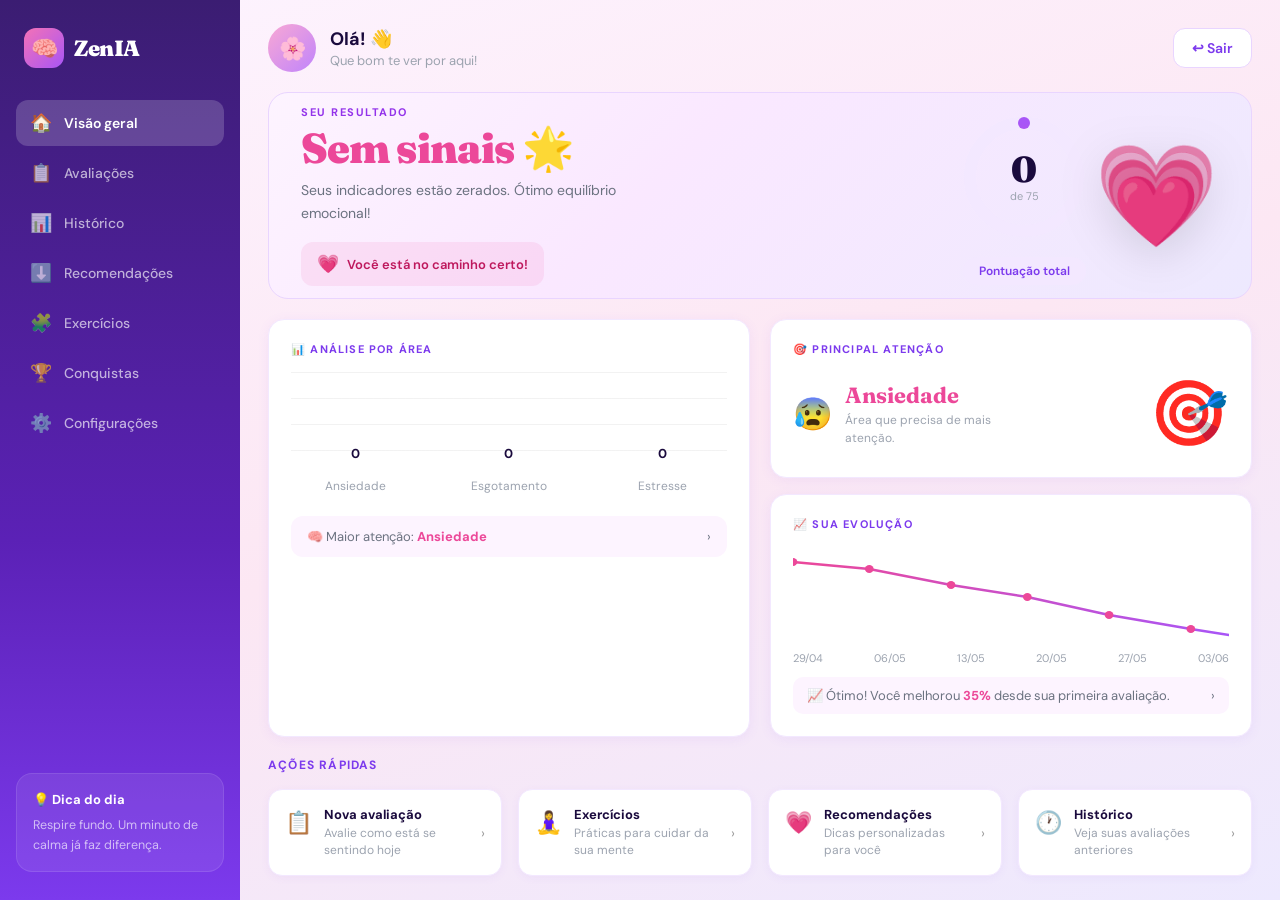
==== commit 6d6bfa8e: "index corrigido com todas as abas" ====
--- a/index.html
+++ b/index.html
@@ -8,78 +8,33 @@
 <style>
 *,*::before,*::after{box-sizing:border-box;margin:0;padding:0}
 html,body{height:100%;font-family:'DM Sans',sans-serif;overflow:hidden}
-
-/* SCREEN SWITCHER */
 .dash{display:none;width:100%;height:100vh}
 .dash.active{display:flex}
-
-/* ════════════════════════════════════════
-   SHARED LAYOUT
-════════════════════════════════════════ */
 .layout{display:flex;width:100%;height:100vh;overflow:hidden}
-
-/* SIDEBAR */
-.sidebar{
-  width:240px;flex-shrink:0;
-  display:flex;flex-direction:column;
-  padding:28px 16px;
-  position:relative;overflow:hidden;
-  transition:all .3s
-}
+.sidebar{width:240px;flex-shrink:0;display:flex;flex-direction:column;padding:28px 16px;position:relative;overflow:hidden}
 .sb-logo{display:flex;align-items:center;gap:10px;padding:0 8px;margin-bottom:32px}
 .sb-logo-icon{width:40px;height:40px;border-radius:12px;display:grid;place-items:center;font-size:22px}
 .sb-logo-name{font-family:'Fraunces',serif;font-weight:900;font-size:22px;letter-spacing:-.5px}
-
 .sb-nav{display:flex;flex-direction:column;gap:4px;flex:1}
-.sb-item{
-  display:flex;align-items:center;gap:12px;
-  padding:11px 14px;border-radius:12px;
-  font-size:14px;font-weight:500;cursor:pointer;
-  transition:background .2s,color .2s;text-decoration:none
-}
+.sb-item{display:flex;align-items:center;gap:12px;padding:11px 14px;border-radius:12px;font-size:14px;font-weight:500;cursor:pointer;transition:background .2s,color .2s;text-decoration:none}
 .sb-item span{font-size:18px}
-
-.sb-tip{
-  border-radius:16px;padding:16px;margin-top:16px;
-  font-size:13px;line-height:1.6
-}
+.sb-tip{border-radius:16px;padding:16px;margin-top:16px;font-size:13px;line-height:1.6}
 .sb-tip strong{display:block;font-size:13px;font-weight:700;margin-bottom:4px}
-
-/* MAIN */
 .main{flex:1;overflow-y:auto;padding:24px 28px;display:flex;flex-direction:column;gap:20px}
-
-/* TOPBAR */
 .topbar{display:flex;align-items:center;justify-content:space-between}
 .topbar-user{display:flex;align-items:center;gap:14px}
 .topbar-avatar{width:48px;height:48px;border-radius:50%;display:grid;place-items:center;font-size:22px}
 .topbar-name{font-size:18px;font-weight:700}
 .topbar-sub{font-size:13px;margin-top:1px}
-.btn-sair{
-  display:flex;align-items:center;gap:8px;
-  padding:10px 18px;border-radius:12px;border:none;
-  font-family:'DM Sans',sans-serif;font-size:14px;font-weight:600;cursor:pointer;
-  transition:opacity .2s
-}
+.btn-sair{display:flex;align-items:center;gap:8px;padding:10px 18px;border-radius:12px;border:none;font-family:'DM Sans',sans-serif;font-size:14px;font-weight:600;cursor:pointer;transition:opacity .2s}
 .btn-sair:hover{opacity:.8}
-
-/* RESULT CARD */
-.result-card{
-  border-radius:20px;padding:28px 32px;
-  display:flex;align-items:center;justify-content:space-between;
-  position:relative;overflow:hidden;min-height:200px
-}
+.result-card{border-radius:20px;padding:28px 32px;display:flex;align-items:center;justify-content:space-between;position:relative;overflow:hidden;min-height:200px}
 .result-left{flex:1}
 .result-tag{font-size:11px;font-weight:700;letter-spacing:1.5px;text-transform:uppercase;margin-bottom:8px}
 .result-title{font-family:'Fraunces',serif;font-size:42px;font-weight:900;letter-spacing:-1px;line-height:1}
 .result-desc{font-size:14px;margin-top:10px;line-height:1.6;max-width:320px}
-.result-badge{
-  display:inline-flex;align-items:center;gap:8px;
-  margin-top:18px;padding:10px 16px;border-radius:12px;
-  font-size:13px;font-weight:600
-}
+.result-badge{display:inline-flex;align-items:center;gap:8px;margin-top:18px;padding:10px 16px;border-radius:12px;font-size:13px;font-weight:600}
 .result-badge span{font-size:18px}
-
-/* DONUT */
 .result-center{display:flex;flex-direction:column;align-items:center;gap:10px}
 .donut-wrap{position:relative;width:140px;height:140px}
 .donut-wrap svg{transform:rotate(-90deg)}
@@ -89,60 +44,38 @@
 .donut-num{font-family:'Fraunces',serif;font-size:36px;font-weight:900;line-height:1}
 .donut-sub{font-size:11px;margin-top:2px}
 .result-badge2{padding:6px 16px;border-radius:20px;font-size:12px;font-weight:600}
-
 .result-art{font-size:100px;filter:drop-shadow(0 8px 24px rgba(0,0,0,.15))}
-
-/* GRID 2 col */
 .grid2{display:grid;grid-template-columns:1fr 1fr;gap:20px}
 .grid4{display:grid;grid-template-columns:repeat(4,1fr);gap:16px}
-
-/* CARDS */
 .card{border-radius:16px;padding:22px}
 .card-title{font-size:11px;font-weight:700;letter-spacing:1.2px;text-transform:uppercase;margin-bottom:16px;display:flex;align-items:center;gap:8px}
-
-/* BAR CHART */
 .bar-chart{display:flex;align-items:flex-end;gap:24px;height:130px;padding-bottom:8px;position:relative}
-.bar-chart::before{
-  content:'';position:absolute;left:0;right:0;top:0;bottom:28px;
-  background:repeating-linear-gradient(to bottom,rgba(128,128,128,.1) 0px,rgba(128,128,128,.1) 1px,transparent 1px,transparent 26px);
-}
+.bar-chart::before{content:'';position:absolute;left:0;right:0;top:0;bottom:28px;background:repeating-linear-gradient(to bottom,rgba(128,128,128,.1) 0px,rgba(128,128,128,.1) 1px,transparent 1px,transparent 26px)}
 .bar-col{display:flex;flex-direction:column;align-items:center;gap:6px;flex:1}
 .bar-val{font-size:13px;font-weight:700}
 .bar{width:100%;border-radius:8px 8px 0 0;transition:height .8s ease}
 .bar-label{font-size:12px;margin-top:4px}
-
 .chart-note{display:flex;align-items:center;justify-content:space-between;margin-top:14px;padding:12px 16px;border-radius:12px;font-size:13px;cursor:pointer}
 .chart-note strong{font-weight:700}
-.chart-chevron{font-size:16px;opacity:.5}
-
-/* ATTENTION CARD */
 .attention-inner{display:flex;align-items:center;justify-content:space-between}
 .attention-left{display:flex;align-items:center;gap:12px}
 .attention-emoji{font-size:32px}
 .attention-name{font-family:'Fraunces',serif;font-size:22px;font-weight:700}
 .attention-sub{font-size:12px;margin-top:2px;max-width:160px;line-height:1.5}
-.attention-art{font-size:64px;filter:drop-shadow(0 4px 12px rgba(0,0,0,.15))}
-
-/* LINE CHART */
+.attention-art{font-size:64px}
 .line-chart-wrap{position:relative;height:100px;margin-top:8px}
 .line-chart-wrap svg{width:100%;height:100%}
 .evolution-note{display:flex;align-items:center;justify-content:space-between;margin-top:12px;padding:10px 14px;border-radius:10px;font-size:13px;cursor:pointer}
 .evo-pct{font-weight:700}
-
-/* QUICK ACTIONS */
 .qa-item{border-radius:14px;padding:16px;display:flex;align-items:flex-start;gap:12px;cursor:pointer;transition:transform .2s}
 .qa-item:hover{transform:translateY(-2px)}
 .qa-icon{font-size:22px;margin-top:2px}
 .qa-title{font-size:13px;font-weight:700}
 .qa-sub{font-size:12px;margin-top:2px;line-height:1.4}
 .qa-chevron{margin-left:auto;font-size:14px;opacity:.4;align-self:center}
-
-/* SECTION LABEL */
 .section-label{font-size:12px;font-weight:700;letter-spacing:1.2px;text-transform:uppercase;margin-bottom:-4px}
 
-/* ════════════════════════════════════════
-   TEMA FEMININO
-════════════════════════════════════════ */
+/* FEMININO */
 #fem{background:linear-gradient(160deg,#fdf4ff 0%,#fce7f3 50%,#ede9fe 100%)}
 #fem .sidebar{background:linear-gradient(180deg,#3b1d72 0%,#5b21b6 60%,#7c3aed 100%)}
 #fem .sb-logo-icon{background:linear-gradient(135deg,#f472b6,#a855f7)}
@@ -153,13 +86,10 @@
 #fem .sb-tip{background:rgba(255,255,255,.08);border:1px solid rgba(255,255,255,.1)}
 #fem .sb-tip strong{color:white}
 #fem .sb-tip p{color:rgba(255,255,255,.65);font-size:12.5px}
-#fem .sb-tip-art{font-size:60px;text-align:center;margin-top:8px}
-
 #fem .topbar-avatar{background:linear-gradient(135deg,#f9a8d4,#c084fc)}
 #fem .topbar-name{color:#1a0a3d}
 #fem .topbar-sub{color:#9ca3af}
 #fem .btn-sair{background:white;color:#7c3aed;border:1.5px solid #e9d5ff}
-
 #fem .result-card{background:linear-gradient(135deg,#fdf4ff 0%,#fae8ff 40%,#ede9fe 100%);border:1px solid #e9d5ff}
 #fem .result-tag{color:#9333ea}
 #fem .result-title{color:#ec4899}
@@ -170,28 +100,22 @@
 #fem .donut-num{color:#1a0a3d}
 #fem .donut-sub{color:#9ca3af}
 #fem .result-badge2{background:#f3e8ff;color:#7c3aed}
-
 #fem .card{background:white;box-shadow:0 2px 12px rgba(139,92,246,.08);border:1px solid #f3e8ff}
 #fem .card-title{color:#7c3aed}
 #fem .bar-val{color:#1a0a3d}
 #fem .bar-label{color:#9ca3af}
 #fem .chart-note{background:#fdf4ff;color:#6b7280}
 #fem .chart-note strong{color:#ec4899}
-
 #fem .attention-name{color:#ec4899}
 #fem .attention-sub{color:#9ca3af}
 #fem .evolution-note{background:#fdf4ff;color:#6b7280}
 #fem .evo-pct{color:#ec4899}
-
 #fem .qa-item{background:white;border:1px solid #f3e8ff;box-shadow:0 2px 8px rgba(139,92,246,.06)}
 #fem .qa-title{color:#1a0a3d}
 #fem .qa-sub{color:#9ca3af}
 #fem .section-label{color:#7c3aed}
-#fem .main{background:transparent}
-
-/* ════════════════════════════════════════
-   TEMA MASCULINO (DARK)
-════════════════════════════════════════ */
+
+/* MASCULINO */
 #masc{background:#070b14}
 #masc .sidebar{background:#0d1220;border-right:1px solid rgba(255,255,255,.06)}
 #masc .sb-logo-icon{background:linear-gradient(135deg,#6366f1,#8b5cf6)}
@@ -202,13 +126,10 @@
 #masc .sb-tip{background:rgba(99,102,241,.1);border:1px solid rgba(99,102,241,.2)}
 #masc .sb-tip strong{color:#a5b4fc}
 #masc .sb-tip p{color:rgba(255,255,255,.45);font-size:12.5px}
-#masc .sb-tip-art{font-size:60px;text-align:center;margin-top:8px}
-
 #masc .topbar-avatar{background:linear-gradient(135deg,#4f46e5,#7c3aed)}
 #masc .topbar-name{color:white}
 #masc .topbar-sub{color:rgba(255,255,255,.4)}
 #masc .btn-sair{background:rgba(255,255,255,.06);color:rgba(255,255,255,.7);border:1px solid rgba(255,255,255,.1)}
-
 #masc .result-card{background:linear-gradient(135deg,#0f172a,#1e1b4b);border:1px solid rgba(99,102,241,.2)}
 #masc .result-tag{color:#818cf8}
 #masc .result-title{color:white}
@@ -219,28 +140,22 @@
 #masc .donut-num{color:white}
 #masc .donut-sub{color:rgba(255,255,255,.4)}
 #masc .result-badge2{background:rgba(99,102,241,.2);color:#a5b4fc}
-
 #masc .card{background:#0d1220;border:1px solid rgba(255,255,255,.07)}
 #masc .card-title{color:#818cf8}
 #masc .bar-val{color:white}
 #masc .bar-label{color:rgba(255,255,255,.35)}
 #masc .chart-note{background:rgba(99,102,241,.08);color:rgba(255,255,255,.5)}
 #masc .chart-note strong{color:#a78bfa}
-
 #masc .attention-name{color:#a78bfa}
 #masc .attention-sub{color:rgba(255,255,255,.4)}
 #masc .evolution-note{background:rgba(99,102,241,.08);color:rgba(255,255,255,.5)}
 #masc .evo-pct{color:#34d399}
-
 #masc .qa-item{background:#0d1220;border:1px solid rgba(255,255,255,.07)}
 #masc .qa-title{color:white}
 #masc .qa-sub{color:rgba(255,255,255,.35)}
 #masc .section-label{color:#818cf8}
-#masc .main{background:transparent}
-
-/* ════════════════════════════════════════
-   TEMA NEUTRO (CLEAN WHITE)
-════════════════════════════════════════ */
+
+/* NEUTRO */
 #neutro{background:#f8f7ff}
 #neutro .sidebar{background:white;border-right:1px solid #ede9fe}
 #neutro .sb-logo-icon{background:linear-gradient(135deg,#a78bfa,#7c3aed)}
@@ -248,17 +163,13 @@
 #neutro .sb-item{color:#6b7280}
 #neutro .sb-item:hover{background:#f5f3ff;color:#7c3aed}
 #neutro .sb-item.active{background:#ede9fe;color:#7c3aed;font-weight:600}
-#neutro .sb-tip{background:linear-gradient(135deg,#ede9fe,#fce7f3);border:none}
+#neutro .sb-tip{background:linear-gradient(135deg,#ede9fe,#fce7f3)}
 #neutro .sb-tip strong{color:#1a0a3d}
 #neutro .sb-tip p{color:#6b7280;font-size:12.5px}
-#neutro .sb-tip-art{font-size:60px;text-align:center;margin-top:8px}
-
 #neutro .topbar-avatar{background:linear-gradient(135deg,#c4b5fd,#a78bfa)}
 #neutro .topbar-name{color:#1a0a3d}
 #neutro .topbar-sub{color:#9ca3af}
 #neutro .btn-sair{background:white;color:#7c3aed;border:1.5px solid #ede9fe}
-#neutro .btn-notif{background:none;border:none;font-size:20px;cursor:pointer;position:relative}
-
 #neutro .result-card{background:linear-gradient(135deg,#faf5ff 0%,#ede9fe 60%,#f5f3ff 100%);border:1px solid #ddd6fe}
 #neutro .result-tag{color:#7c3aed}
 #neutro .result-title{color:#4c1d95}
@@ -269,47 +180,126 @@
 #neutro .donut-num{color:#1a0a3d}
 #neutro .donut-sub{color:#9ca3af}
 #neutro .result-badge2{background:#ede9fe;color:#7c3aed}
-
 #neutro .card{background:white;box-shadow:0 2px 12px rgba(124,58,237,.06);border:1px solid #ede9fe}
 #neutro .card-title{color:#7c3aed}
 #neutro .bar-val{color:#1a0a3d}
 #neutro .bar-label{color:#9ca3af}
 #neutro .chart-note{background:#faf5ff;color:#6b7280}
 #neutro .chart-note strong{color:#7c3aed}
-
 #neutro .attention-name{color:#7c3aed}
 #neutro .attention-sub{color:#9ca3af}
 #neutro .evolution-note{background:#faf5ff;color:#6b7280}
 #neutro .evo-pct{color:#059669}
-
 #neutro .qa-item{background:white;border:1px solid #ede9fe;box-shadow:0 2px 8px rgba(124,58,237,.05)}
 #neutro .qa-title{color:#1a0a3d}
 #neutro .qa-sub{color:#9ca3af}
 #neutro .section-label{color:#7c3aed}
-#neutro .main{background:transparent}
-
-/* animations */
-@keyframes fadeIn{from{opacity:0;transform:translateY(16px)}to{opacity:1;transform:translateY(0)}}
-.dash.active .main>*{animation:fadeIn .5s ease both}
-.dash.active .main>*:nth-child(1){animation-delay:.05s}
-.dash.active .main>*:nth-child(2){animation-delay:.12s}
-.dash.active .main>*:nth-child(3){animation-delay:.2s}
-.dash.active .main>*:nth-child(4){animation-delay:.28s}
-.dash.active .main>*:nth-child(5){animation-delay:.36s}
+
+/* PAINÉIS EXTRAS */
+.tab-panel{display:none;flex-direction:column;gap:20px;animation:fadeIn .3s ease both}
+.tab-panel.visible,.rec-panel.visible{display:flex}
+.rec-panel{display:none;flex-direction:column;gap:20px}
+@keyframes fadeIn{from{opacity:0;transform:translateY(10px)}to{opacity:1;transform:translateY(0)}}
+.tab-title{font-family:'Fraunces',serif;font-size:22px;font-weight:900;margin-bottom:4px}
+.tab-sub{font-size:13px;color:#9ca3af}
+
+/* RECOMENDAÇÕES */
+.rec-section-title{font-size:11px;font-weight:700;letter-spacing:1.2px;text-transform:uppercase;margin-bottom:12px}
+.rec-cards{display:flex;flex-direction:column;gap:12px}
+.rec-card{border-radius:16px;padding:18px 20px;border:1px solid #ede9fe;background:white}
+.rec-card-head{display:flex;align-items:center;gap:10px;margin-bottom:6px}
+.rec-card-icon{font-size:22px}
+.rec-card-title{font-size:15px;font-weight:700;color:#1a0a3d}
+.rec-card-desc{font-size:13px;line-height:1.65;margin-bottom:6px;color:#4b5563}
+.rec-card-source{font-size:11px;font-style:italic;color:#9ca3af}
+.rec-priority{display:inline-block;font-size:10px;font-weight:700;letter-spacing:.6px;padding:2px 8px;border-radius:99px;margin-bottom:8px;background:#fce7f3;color:#be185d}
+#masc .rec-card{background:#161f35;border-color:rgba(129,140,248,.25)}
+#masc .rec-card-title{color:#e0e7ff}
+#masc .rec-card-desc{color:#94a3b8}
+#masc .rec-card-source{color:#6366f1}
+#masc .rec-priority{background:rgba(99,102,241,.25);color:#a5b4fc}
+#masc .rec-section-title{color:#818cf8}
+#masc .tab-title{color:#e0e7ff}
+#neutro .rec-card-source{color:#a78bfa}
+#neutro .rec-priority{background:#ede9fe;color:#5b21b6}
+
+/* HISTÓRICO */
+.hist-card{border-radius:16px;padding:20px 24px;display:flex;align-items:center;gap:16px;background:white;border:1px solid #ede9fe}
+.hist-icon{font-size:36px;flex-shrink:0}
+.hist-date{font-size:11px;font-weight:600;letter-spacing:.8px;text-transform:uppercase;margin-bottom:4px;color:#7c3aed}
+.hist-title{font-size:18px;font-weight:700;margin-bottom:8px;color:#1a0a3d}
+.hist-bars{display:flex;flex-direction:column;gap:6px;flex:1}
+.hist-bar-row{display:flex;align-items:center;gap:8px}
+.hist-bar-label{font-size:11px;width:90px;flex-shrink:0;color:#9ca3af}
+.hist-bar-track{flex:1;height:6px;border-radius:99px;background:#ede9fe;overflow:hidden}
+.hist-bar-fill{height:100%;border-radius:99px}
+.hist-bar-val{font-size:11px;font-weight:700;width:32px;text-align:right;flex-shrink:0;color:#7c3aed}
+.hist-empty{text-align:center;padding:48px 24px;border-radius:20px;background:white;border:1px solid #ede9fe}
+.hist-empty-icon{font-size:48px;margin-bottom:12px}
+.hist-empty-title{font-size:16px;font-weight:700;margin-bottom:6px;color:#1a0a3d}
+.hist-empty-sub{font-size:13px;color:#9ca3af;margin-bottom:20px}
+#masc .hist-card,#masc .hist-empty{background:#0d1220;border-color:rgba(255,255,255,.07)}
+#masc .hist-date{color:#818cf8}
+#masc .hist-title{color:#e0e7ff}
+#masc .hist-bar-label{color:rgba(255,255,255,.4)}
+#masc .hist-bar-val{color:#818cf8}
+#masc .hist-bar-track{background:rgba(255,255,255,.08)}
+#masc .hist-empty-title{color:#e0e7ff}
+
+/* EXERCÍCIOS */
+.ex-grid{display:grid;grid-template-columns:1fr 1fr;gap:16px}
+.ex-card{border-radius:20px;padding:24px;cursor:pointer;transition:transform .2s;text-align:center;background:white;border:1.5px solid #ede9fe}
+.ex-card:hover{transform:translateY(-3px);box-shadow:0 8px 24px rgba(124,58,237,.12)}
+.ex-icon{font-size:40px;margin-bottom:10px}
+.ex-title{font-size:15px;font-weight:700;margin-bottom:4px;color:#1a0a3d}
+.ex-sub{font-size:12px;line-height:1.5;margin-bottom:6px;color:#9ca3af}
+.ex-source{font-size:10px;font-style:italic;color:#a78bfa;margin-bottom:10px}
+.ex-btn{display:inline-block;padding:8px 18px;border-radius:10px;font-size:12px;font-weight:700;border:none;cursor:pointer;background:#ede9fe;color:#5b21b6}
+#masc .ex-card{background:#0d1220;border-color:rgba(255,255,255,.07)}
+#masc .ex-title{color:#e0e7ff}
+#masc .ex-sub{color:rgba(255,255,255,.4)}
+#masc .ex-source{color:#6366f1}
+#masc .ex-btn{background:rgba(99,102,241,.2);color:#a5b4fc}
+
+/* CONQUISTAS */
+.conq-grid{display:grid;grid-template-columns:repeat(3,1fr);gap:14px}
+.conq-card{border-radius:16px;padding:20px;text-align:center;background:white;border:1.5px solid #ede9fe}
+.conq-icon{font-size:36px;margin-bottom:8px}
+.conq-title{font-size:13px;font-weight:700;margin-bottom:4px;color:#1a0a3d}
+.conq-sub{font-size:11px;line-height:1.4;color:#9ca3af}
+.conq-card.locked{opacity:.4;filter:grayscale(1)}
+.conq-badge{display:inline-block;font-size:10px;font-weight:700;padding:2px 8px;border-radius:99px;margin-top:6px;background:#ede9fe;color:#5b21b6}
+#masc .conq-card{background:#0d1220;border-color:rgba(255,255,255,.07)}
+#masc .conq-title{color:#e0e7ff}
+#masc .conq-sub{color:rgba(255,255,255,.4)}
+#masc .conq-badge{background:rgba(99,102,241,.2);color:#a5b4fc}
+
+/* CONFIGURAÇÕES */
+.cfg-section{border-radius:16px;padding:22px;background:white;border:1px solid #ede9fe}
+.cfg-title{font-size:13px;font-weight:700;letter-spacing:.8px;text-transform:uppercase;margin-bottom:16px;color:#7c3aed}
+.cfg-field{margin-bottom:14px}
+.cfg-label{font-size:12px;font-weight:600;margin-bottom:6px;display:block;color:#1a0a3d}
+.cfg-input{width:100%;padding:11px 14px;border-radius:12px;border:1.5px solid #ede9fe;background:#f8f7ff;font-family:'DM Sans',sans-serif;font-size:14px;outline:none;color:#1a0a3d}
+.cfg-input:focus{border-color:#7c3aed}
+.cfg-btn{padding:11px 24px;border-radius:12px;border:none;font-family:'DM Sans',sans-serif;font-size:14px;font-weight:600;cursor:pointer;transition:opacity .2s;margin-right:8px}
+.cfg-btn:hover{opacity:.85}
+.cfg-btn-primary{background:linear-gradient(135deg,#a78bfa,#7c3aed);color:white}
+.cfg-btn-danger{background:#fee2e2;color:#dc2626}
+#masc .cfg-section{background:#0d1220;border-color:rgba(255,255,255,.07)}
+#masc .cfg-title{color:#818cf8}
+#masc .cfg-label{color:#e0e7ff}
+#masc .cfg-input{background:#161f35;border-color:rgba(255,255,255,.1);color:white}
+
+@keyframes fadeUp{from{opacity:0;transform:translateY(30px)}to{opacity:1;transform:translateY(0)}}
 </style>
 </head>
 <body>
 
-<!-- ══════════════════════════════
-     FEMININO
-══════════════════════════════ -->
+<!-- ══ FEMININO ══ -->
 <div id="fem" class="dash">
   <div class="layout">
     <aside class="sidebar">
-      <div class="sb-logo">
-        <div class="sb-logo-icon">🧠</div>
-        <span class="sb-logo-name">ZenIA</span>
-      </div>
+      <div class="sb-logo"><div class="sb-logo-icon">🧠</div><span class="sb-logo-name">ZenIA</span></div>
       <nav class="sb-nav">
         <a class="sb-item active" href="#"><span>🏠</span> Visão geral</a>
         <a class="sb-item" href="#"><span>📋</span> Avaliações</a>
@@ -319,146 +309,75 @@
         <a class="sb-item" href="#"><span>🏆</span> Conquistas</a>
         <a class="sb-item" href="#"><span>⚙️</span> Configurações</a>
       </nav>
-      <div class="sb-tip">
-        <strong>💡 Dica do dia</strong>
-        <p>Respire fundo. Um minuto de calma já faz diferença.</p>
-        <div class="sb-tip-art">🧠</div>
-      </div>
+      <div class="sb-tip"><strong>💡 Dica do dia</strong><p>Respire fundo. Um minuto de calma já faz diferença.</p></div>
     </aside>
     <main class="main">
-      <!-- topbar -->
       <div class="topbar">
-        <div class="topbar-user">
-          <div class="topbar-avatar">🌸</div>
-          <div>
-            <div class="topbar-name">Olá, Larissa 👋</div>
-            <div class="topbar-sub">Que bom te ver por aqui!</div>
-          </div>
-        </div>
-        <button class="btn-sair" onclick="location.href='cadastro.html'">↩ Sair</button>
-      </div>
-      <!-- result -->
+        <div class="topbar-user"><div class="topbar-avatar">🌸</div><div><div class="topbar-name" id="fem-nome">Olá! 👋</div><div class="topbar-sub">Que bom te ver por aqui!</div></div></div>
+        <button class="btn-sair" onclick="sairConta()">↩ Sair</button>
+      </div>
       <div class="result-card">
         <div class="result-left">
           <div class="result-tag">SEU RESULTADO</div>
-          <div class="result-title">Equilibrado ✨</div>
-          <div class="result-desc">Você demonstra um bom equilíbrio emocional. Continue cuidando da sua saúde com consistência!</div>
-          <div class="result-badge"><span>💗</span> Você está no caminho certo! Pequenas atitudes geram grandes mudanças.</div>
+          <div class="result-title" id="fem-result-title">Equilibrado ✨</div>
+          <div class="result-desc" id="fem-result-desc">Você demonstra um bom equilíbrio emocional.</div>
+          <div class="result-badge"><span>💗</span> Você está no caminho certo!</div>
         </div>
         <div class="result-center">
           <div class="donut-wrap">
             <svg viewBox="0 0 140 140" width="140" height="140">
-              <defs>
-                <linearGradient id="fem-grad" x1="0%" y1="0%" x2="100%" y2="0%">
-                  <stop offset="0%" stop-color="#ec4899"/>
-                  <stop offset="100%" stop-color="#a855f7"/>
-                </linearGradient>
-              </defs>
+              <defs><linearGradient id="fem-grad" x1="0%" y1="0%" x2="100%" y2="0%"><stop offset="0%" stop-color="#ec4899"/><stop offset="100%" stop-color="#a855f7"/></linearGradient></defs>
               <circle class="donut-bg" cx="70" cy="70" r="54"/>
-              <circle class="donut-fill" cx="70" cy="70" r="54" stroke-dasharray="113 226" stroke-dashoffset="0"/>
+              <circle class="donut-fill" id="fem-donut" cx="70" cy="70" r="54" stroke-dasharray="0 339.3"/>
             </svg>
-            <div class="donut-text">
-              <div class="donut-num">15</div>
-              <div class="donut-sub">de 75</div>
-            </div>
+            <div class="donut-text"><div class="donut-num" id="fem-donut-num">0</div><div class="donut-sub">de 75</div></div>
           </div>
           <div class="result-badge2">Pontuação total</div>
         </div>
         <div class="result-art">💗</div>
       </div>
-      <!-- grid -->
       <div class="grid2">
-        <!-- analise -->
         <div class="card">
           <div class="card-title">📊 ANÁLISE POR ÁREA</div>
-          <div class="bar-chart" id="fem-bars">
-            <div class="bar-col">
-              <div class="bar-val">8</div>
-              <div class="bar" style="height:62%;background:linear-gradient(180deg,#c084fc,#a855f7)"></div>
-              <div class="bar-label">Ansiedade</div>
-            </div>
-            <div class="bar-col">
-              <div class="bar-val">12</div>
-              <div class="bar" style="height:92%;background:linear-gradient(180deg,#e879f9,#c026d3)"></div>
-              <div class="bar-label">Esgotamento</div>
-            </div>
-            <div class="bar-col">
-              <div class="bar-val">7</div>
-              <div class="bar" style="height:54%;background:linear-gradient(180deg,#c084fc,#a855f7)"></div>
-              <div class="bar-label">Estresse</div>
-            </div>
-          </div>
-          <div class="chart-note">
-            <span>🧠 Sua área de maior atenção no momento é <strong>Ansiedade</strong></span>
-            <span class="chart-chevron">›</span>
-          </div>
-        </div>
-        <!-- right col -->
+          <div class="bar-chart">
+            <div class="bar-col"><div class="bar-val" id="fem-v-ans">0</div><div class="bar" id="fem-b-ans" style="height:4%;background:linear-gradient(180deg,#f472b6,#ec4899)"></div><div class="bar-label">Ansiedade</div></div>
+            <div class="bar-col"><div class="bar-val" id="fem-v-esg">0</div><div class="bar" id="fem-b-esg" style="height:4%;background:linear-gradient(180deg,#e879f9,#c026d3)"></div><div class="bar-label">Esgotamento</div></div>
+            <div class="bar-col"><div class="bar-val" id="fem-v-est">0</div><div class="bar" id="fem-b-est" style="height:4%;background:linear-gradient(180deg,#c084fc,#a855f7)"></div><div class="bar-label">Estresse</div></div>
+          </div>
+          <div class="chart-note"><span>🧠 Maior atenção: <strong id="fem-top">—</strong></span><span>›</span></div>
+        </div>
         <div style="display:flex;flex-direction:column;gap:16px">
           <div class="card">
             <div class="card-title">🎯 PRINCIPAL ATENÇÃO</div>
             <div class="attention-inner">
-              <div class="attention-left">
-                <div class="attention-emoji">😰</div>
-                <div>
-                  <div class="attention-name">Ansiedade</div>
-                  <div class="attention-sub">Área que precisa de mais atenção neste momento.</div>
-                </div>
-              </div>
+              <div class="attention-left"><div class="attention-emoji">😰</div><div><div class="attention-name" id="fem-attn">—</div><div class="attention-sub">Área que precisa de mais atenção.</div></div></div>
               <div class="attention-art">🎯</div>
             </div>
           </div>
           <div class="card">
             <div class="card-title">📈 SUA EVOLUÇÃO</div>
-            <div class="line-chart-wrap">
-              <svg viewBox="0 0 400 100" preserveAspectRatio="none">
-                <defs>
-                  <linearGradient id="fem-line" x1="0%" y1="0%" x2="100%" y2="0%">
-                    <stop offset="0%" stop-color="#ec4899"/>
-                    <stop offset="100%" stop-color="#a855f7"/>
-                  </linearGradient>
-                </defs>
-                <polyline points="0,15 70,22 145,38 215,50 290,68 365,82 400,88" fill="none" stroke="url(#fem-line)" stroke-width="2.5" stroke-linecap="round" stroke-linejoin="round"/>
-                <circle cx="0" cy="15" r="4" fill="#ec4899"/>
-                <circle cx="70" cy="22" r="4" fill="#ec4899"/>
-                <circle cx="145" cy="38" r="4" fill="#ec4899"/>
-                <circle cx="215" cy="50" r="4" fill="#ec4899"/>
-                <circle cx="290" cy="68" r="4" fill="#ec4899"/>
-                <circle cx="365" cy="82" r="4" fill="#ec4899"/>
-              </svg>
-            </div>
-            <div style="display:flex;justify-content:space-between;font-size:11px;color:#9ca3af;margin-top:4px">
-              <span>29/04</span><span>06/05</span><span>13/05</span><span>20/05</span><span>27/05</span><span>03/06</span>
-            </div>
-            <div class="evolution-note">
-              <span>📈 Ótimo! Você melhorou <span class="evo-pct">35%</span> desde sua primeira avaliação.</span>
-              <span>›</span>
-            </div>
-          </div>
-        </div>
-      </div>
-      <!-- quick actions -->
+            <div class="line-chart-wrap"><svg viewBox="0 0 400 100" preserveAspectRatio="none"><defs><linearGradient id="fem-line" x1="0%" y1="0%" x2="100%" y2="0%"><stop offset="0%" stop-color="#ec4899"/><stop offset="100%" stop-color="#a855f7"/></linearGradient></defs><polyline points="0,15 70,22 145,38 215,50 290,68 365,82 400,88" fill="none" stroke="url(#fem-line)" stroke-width="2.5" stroke-linecap="round"/><circle cx="0" cy="15" r="4" fill="#ec4899"/><circle cx="70" cy="22" r="4" fill="#ec4899"/><circle cx="145" cy="38" r="4" fill="#ec4899"/><circle cx="215" cy="50" r="4" fill="#ec4899"/><circle cx="290" cy="68" r="4" fill="#ec4899"/><circle cx="365" cy="82" r="4" fill="#ec4899"/></svg></div>
+            <div style="display:flex;justify-content:space-between;font-size:11px;color:#9ca3af;margin-top:4px"><span>29/04</span><span>06/05</span><span>13/05</span><span>20/05</span><span>27/05</span><span>03/06</span></div>
+            <div class="evolution-note"><span>📈 Ótimo! Você melhorou <span class="evo-pct">35%</span> desde sua primeira avaliação.</span><span>›</span></div>
+          </div>
+        </div>
+      </div>
       <div class="section-label">AÇÕES RÁPIDAS</div>
       <div class="grid4">
-        <div class="qa-item"><div class="qa-icon">📋</div><div><div class="qa-title">Nova avaliação</div><div class="qa-sub">Avalie como está se sentindo hoje</div></div><span class="qa-chevron">›</span></div>
-        <div class="qa-item"><div class="qa-icon">🧘‍♀️</div><div><div class="qa-title">Exercícios</div><div class="qa-sub">Práticas para cuidar da sua mente</div></div><span class="qa-chevron">›</span></div>
-        <div class="qa-item"><div class="qa-icon">💗</div><div><div class="qa-title">Recomendações</div><div class="qa-sub">Dicas personalizadas para você</div></div><span class="qa-chevron">›</span></div>
-        <div class="qa-item"><div class="qa-icon">🕐</div><div><div class="qa-title">Histórico completo</div><div class="qa-sub">Veja todas as suas avaliações</div></div><span class="qa-chevron">›</span></div>
+        <div class="qa-item" onclick="location.href='quiz.html'"><div class="qa-icon">📋</div><div><div class="qa-title">Nova avaliação</div><div class="qa-sub">Avalie como está se sentindo hoje</div></div><span class="qa-chevron">›</span></div>
+        <div class="qa-item" onclick="navTo('Exercícios','fem')"><div class="qa-icon">🧘‍♀️</div><div><div class="qa-title">Exercícios</div><div class="qa-sub">Práticas para cuidar da sua mente</div></div><span class="qa-chevron">›</span></div>
+        <div class="qa-item" onclick="navTo('Recomendações','fem')"><div class="qa-icon">💗</div><div><div class="qa-title">Recomendações</div><div class="qa-sub">Dicas personalizadas para você</div></div><span class="qa-chevron">›</span></div>
+        <div class="qa-item" onclick="navTo('Histórico','fem')"><div class="qa-icon">🕐</div><div><div class="qa-title">Histórico</div><div class="qa-sub">Veja suas avaliações anteriores</div></div><span class="qa-chevron">›</span></div>
       </div>
     </main>
   </div>
 </div>
 
-<!-- ══════════════════════════════
-     MASCULINO
-══════════════════════════════ -->
+<!-- ══ MASCULINO ══ -->
 <div id="masc" class="dash">
   <div class="layout">
     <aside class="sidebar">
-      <div class="sb-logo">
-        <div class="sb-logo-icon">🧠</div>
-        <span class="sb-logo-name">ZenIA</span>
-      </div>
+      <div class="sb-logo"><div class="sb-logo-icon">🧠</div><span class="sb-logo-name">ZenIA</span></div>
       <nav class="sb-nav">
         <a class="sb-item active" href="#"><span>🏠</span> Visão geral</a>
         <a class="sb-item" href="#"><span>📋</span> Avaliações</a>
@@ -468,46 +387,28 @@
         <a class="sb-item" href="#"><span>🏆</span> Conquistas</a>
         <a class="sb-item" href="#"><span>⚙️</span> Configurações</a>
       </nav>
-      <div class="sb-tip">
-        <strong>🌬 Respiro do dia</strong>
-        <p>Respire fundo. Você está fazendo o seu melhor.</p>
-        <div class="sb-tip-art">🌌</div>
-      </div>
+      <div class="sb-tip"><strong>🌬 Respiro do dia</strong><p>Respire fundo. Você está fazendo o seu melhor.</p></div>
     </aside>
     <main class="main">
       <div class="topbar">
-        <div class="topbar-user">
-          <div class="topbar-avatar">👤</div>
-          <div>
-            <div class="topbar-name">Olá, Larissa! 👋</div>
-            <div class="topbar-sub">Que bom te ver por aqui!</div>
-          </div>
-        </div>
-        <button class="btn-sair" onclick="location.href='cadastro.html'">↩ Sair</button>
+        <div class="topbar-user"><div class="topbar-avatar">👤</div><div><div class="topbar-name" id="masc-nome">Olá! 👋</div><div class="topbar-sub">Que bom te ver por aqui!</div></div></div>
+        <button class="btn-sair" onclick="sairConta()">↩ Sair</button>
       </div>
       <div class="result-card">
         <div class="result-left">
           <div class="result-tag">SEU RESULTADO</div>
-          <div class="result-title">Equilibrado 🛡️</div>
-          <div class="result-desc">Você demonstra um bom equilíbrio emocional. Continue cuidando da sua saúde com consistência!</div>
-          <div class="result-badge"><span>🎯</span> Continue assim! Pequenas atitudes geram grandes mudanças.</div>
+          <div class="result-title" id="masc-result-title">Equilibrado 🛡️</div>
+          <div class="result-desc" id="masc-result-desc">Você demonstra um bom equilíbrio emocional.</div>
+          <div class="result-badge"><span>🎯</span> Continue assim!</div>
         </div>
         <div class="result-center">
           <div class="donut-wrap">
             <svg viewBox="0 0 140 140" width="140" height="140">
-              <defs>
-                <linearGradient id="masc-grad" x1="0%" y1="0%" x2="100%" y2="0%">
-                  <stop offset="0%" stop-color="#6366f1"/>
-                  <stop offset="100%" stop-color="#34d399"/>
-                </linearGradient>
-              </defs>
+              <defs><linearGradient id="masc-grad" x1="0%" y1="0%" x2="100%" y2="0%"><stop offset="0%" stop-color="#6366f1"/><stop offset="100%" stop-color="#34d399"/></linearGradient></defs>
               <circle class="donut-bg" cx="70" cy="70" r="54"/>
-              <circle class="donut-fill" cx="70" cy="70" r="54" stroke-dasharray="113 226" stroke-dashoffset="0"/>
+              <circle class="donut-fill" id="masc-donut" cx="70" cy="70" r="54" stroke-dasharray="0 339.3"/>
             </svg>
-            <div class="donut-text">
-              <div class="donut-num">15</div>
-              <div class="donut-sub">de 75</div>
-            </div>
+            <div class="donut-text"><div class="donut-num" id="masc-donut-num">0</div><div class="donut-sub">de 75</div></div>
           </div>
           <div class="result-badge2">Pontuação total</div>
         </div>
@@ -517,91 +418,44 @@
         <div class="card">
           <div class="card-title">📊 ANÁLISE POR ÁREA</div>
           <div class="bar-chart">
-            <div class="bar-col">
-              <div class="bar-val">8</div>
-              <div class="bar" style="height:62%;background:linear-gradient(180deg,#818cf8,#6366f1)"></div>
-              <div class="bar-label">Ansiedade</div>
-            </div>
-            <div class="bar-col">
-              <div class="bar-val">12</div>
-              <div class="bar" style="height:92%;background:linear-gradient(180deg,#60a5fa,#3b82f6)"></div>
-              <div class="bar-label">Esgotamento</div>
-            </div>
-            <div class="bar-col">
-              <div class="bar-val">7</div>
-              <div class="bar" style="height:54%;background:linear-gradient(180deg,#34d399,#059669)"></div>
-              <div class="bar-label">Estresse</div>
-            </div>
-          </div>
-          <div class="chart-note">
-            <span>🧠 Sua área de maior atenção no momento é <strong>Ansiedade</strong></span>
-            <span class="chart-chevron">›</span>
-          </div>
+            <div class="bar-col"><div class="bar-val" id="masc-v-ans">0</div><div class="bar" id="masc-b-ans" style="height:4%;background:linear-gradient(180deg,#818cf8,#6366f1)"></div><div class="bar-label">Ansiedade</div></div>
+            <div class="bar-col"><div class="bar-val" id="masc-v-esg">0</div><div class="bar" id="masc-b-esg" style="height:4%;background:linear-gradient(180deg,#60a5fa,#3b82f6)"></div><div class="bar-label">Esgotamento</div></div>
+            <div class="bar-col"><div class="bar-val" id="masc-v-est">0</div><div class="bar" id="masc-b-est" style="height:4%;background:linear-gradient(180deg,#34d399,#059669)"></div><div class="bar-label">Estresse</div></div>
+          </div>
+          <div class="chart-note"><span>🧠 Maior atenção: <strong id="masc-top">—</strong></span><span>›</span></div>
         </div>
         <div style="display:flex;flex-direction:column;gap:16px">
           <div class="card">
             <div class="card-title">🎯 PRINCIPAL ATENÇÃO</div>
             <div class="attention-inner">
-              <div class="attention-left">
-                <div class="attention-emoji">😰</div>
-                <div>
-                  <div class="attention-name">Ansiedade</div>
-                  <div class="attention-sub">Área que precisa de mais atenção neste momento.</div>
-                </div>
-              </div>
+              <div class="attention-left"><div class="attention-emoji">😰</div><div><div class="attention-name" id="masc-attn">—</div><div class="attention-sub">Área que precisa de mais atenção.</div></div></div>
               <div class="attention-art">🎯</div>
             </div>
           </div>
           <div class="card">
             <div class="card-title">📈 SUA EVOLUÇÃO</div>
-            <div class="line-chart-wrap">
-              <svg viewBox="0 0 400 100" preserveAspectRatio="none">
-                <defs>
-                  <linearGradient id="masc-line" x1="0%" y1="0%" x2="100%" y2="0%">
-                    <stop offset="0%" stop-color="#818cf8"/>
-                    <stop offset="100%" stop-color="#a78bfa"/>
-                  </linearGradient>
-                </defs>
-                <polyline points="0,15 70,22 145,38 215,50 290,68 365,82 400,88" fill="none" stroke="url(#masc-line)" stroke-width="2.5" stroke-linecap="round" stroke-linejoin="round"/>
-                <circle cx="0" cy="15" r="4" fill="#818cf8"/>
-                <circle cx="70" cy="22" r="4" fill="#818cf8"/>
-                <circle cx="145" cy="38" r="4" fill="#818cf8"/>
-                <circle cx="215" cy="50" r="4" fill="#818cf8"/>
-                <circle cx="290" cy="68" r="4" fill="#818cf8"/>
-                <circle cx="365" cy="82" r="4" fill="#818cf8"/>
-              </svg>
-            </div>
-            <div style="display:flex;justify-content:space-between;font-size:11px;color:rgba(255,255,255,.3);margin-top:4px">
-              <span>29/04</span><span>06/05</span><span>13/05</span><span>20/05</span><span>27/05</span><span>03/06</span>
-            </div>
-            <div class="evolution-note">
-              <span>📈 Ótimo! Você melhorou <span class="evo-pct">35%</span> desde sua primeira avaliação.</span>
-              <span>›</span>
-            </div>
+            <div class="line-chart-wrap"><svg viewBox="0 0 400 100" preserveAspectRatio="none"><defs><linearGradient id="masc-line" x1="0%" y1="0%" x2="100%" y2="0%"><stop offset="0%" stop-color="#818cf8"/><stop offset="100%" stop-color="#a78bfa"/></linearGradient></defs><polyline points="0,15 70,22 145,38 215,50 290,68 365,82 400,88" fill="none" stroke="url(#masc-line)" stroke-width="2.5" stroke-linecap="round"/><circle cx="0" cy="15" r="4" fill="#818cf8"/><circle cx="70" cy="22" r="4" fill="#818cf8"/><circle cx="145" cy="38" r="4" fill="#818cf8"/><circle cx="215" cy="50" r="4" fill="#818cf8"/><circle cx="290" cy="68" r="4" fill="#818cf8"/><circle cx="365" cy="82" r="4" fill="#818cf8"/></svg></div>
+            <div style="display:flex;justify-content:space-between;font-size:11px;color:rgba(255,255,255,.3);margin-top:4px"><span>29/04</span><span>06/05</span><span>13/05</span><span>20/05</span><span>27/05</span><span>03/06</span></div>
+            <div class="evolution-note"><span>📈 Ótimo! Você melhorou <span class="evo-pct">35%</span> desde sua primeira avaliação.</span><span>›</span></div>
           </div>
         </div>
       </div>
       <div class="section-label">AÇÕES RÁPIDAS</div>
       <div class="grid4">
-        <div class="qa-item"><div class="qa-icon">📋</div><div><div class="qa-title">Nova avaliação</div><div class="qa-sub">Avalie como está se sentindo hoje</div></div><span class="qa-chevron">›</span></div>
-        <div class="qa-item"><div class="qa-icon">🧘</div><div><div class="qa-title">Exercícios</div><div class="qa-sub">Práticas para cuidar da sua mente</div></div><span class="qa-chevron">›</span></div>
-        <div class="qa-item"><div class="qa-icon">💙</div><div><div class="qa-title">Recomendações</div><div class="qa-sub">Dicas personalizadas para você</div></div><span class="qa-chevron">›</span></div>
-        <div class="qa-item"><div class="qa-icon">🕐</div><div><div class="qa-title">Histórico completo</div><div class="qa-sub">Veja todas as suas avaliações</div></div><span class="qa-chevron">›</span></div>
+        <div class="qa-item" onclick="location.href='quiz.html'"><div class="qa-icon">📋</div><div><div class="qa-title">Nova avaliação</div><div class="qa-sub">Avalie como está se sentindo hoje</div></div><span class="qa-chevron">›</span></div>
+        <div class="qa-item" onclick="navTo('Exercícios','masc')"><div class="qa-icon">🧘</div><div><div class="qa-title">Exercícios</div><div class="qa-sub">Práticas para cuidar da sua mente</div></div><span class="qa-chevron">›</span></div>
+        <div class="qa-item" onclick="navTo('Recomendações','masc')"><div class="qa-icon">💙</div><div><div class="qa-title">Recomendações</div><div class="qa-sub">Dicas personalizadas para você</div></div><span class="qa-chevron">›</span></div>
+        <div class="qa-item" onclick="navTo('Histórico','masc')"><div class="qa-icon">🕐</div><div><div class="qa-title">Histórico</div><div class="qa-sub">Veja suas avaliações anteriores</div></div><span class="qa-chevron">›</span></div>
       </div>
     </main>
   </div>
 </div>
 
-<!-- ══════════════════════════════
-     NEUTRO
-══════════════════════════════ -->
+<!-- ══ NEUTRO ══ -->
 <div id="neutro" class="dash">
   <div class="layout">
     <aside class="sidebar">
-      <div class="sb-logo">
-        <div class="sb-logo-icon">🧠</div>
-        <span class="sb-logo-name">ZenIA</span>
-      </div>
+      <div class="sb-logo"><div class="sb-logo-icon">🧠</div><span class="sb-logo-name">ZenIA</span></div>
       <nav class="sb-nav">
         <a class="sb-item active" href="#"><span>🏠</span> Visão geral</a>
         <a class="sb-item" href="#"><span>📋</span> Avaliações</a>
@@ -611,49 +465,28 @@
         <a class="sb-item" href="#"><span>🏆</span> Conquistas</a>
         <a class="sb-item" href="#"><span>⚙️</span> Configurações</a>
       </nav>
-      <div class="sb-tip">
-        <strong>🌱 Respire. Você não está sozinho.</strong>
-        <p>Pequenas atitudes podem transformar seus dias.</p>
-        <div class="sb-tip-art">🪴</div>
-      </div>
+      <div class="sb-tip"><strong>🌱 Respire. Você não está sozinho.</strong><p>Pequenas atitudes podem transformar seus dias.</p></div>
     </aside>
     <main class="main">
       <div class="topbar">
-        <div class="topbar-user">
-          <div class="topbar-avatar">🧘</div>
-          <div>
-            <div class="topbar-name">Olá, Larissa! 👋</div>
-            <div class="topbar-sub">Que bom te ver por aqui.</div>
-          </div>
-        </div>
-        <div style="display:flex;align-items:center;gap:10px">
-          <button class="btn-notif">🔔</button>
-          <button class="btn-sair" onclick="location.href='cadastro.html'">↩ Sair</button>
-        </div>
+        <div class="topbar-user"><div class="topbar-avatar">🧘</div><div><div class="topbar-name" id="neutro-nome">Olá! 👋</div><div class="topbar-sub">Que bom te ver por aqui.</div></div></div>
+        <button class="btn-sair" onclick="sairConta()">↩ Sair</button>
       </div>
       <div class="result-card">
         <div class="result-left">
           <div class="result-tag">SEU RESULTADO</div>
-          <div class="result-title">Equilibrado</div>
-          <div class="result-desc">Você demonstra um bom equilíbrio emocional. Continue cuidando da sua saúde com consistência!</div>
-          <div class="result-badge"><span>💜</span> Você está no caminho certo! Pequenas escolhas diárias fazem diferença.</div>
+          <div class="result-title" id="neutro-result-title">Equilibrado</div>
+          <div class="result-desc" id="neutro-result-desc">Você demonstra um bom equilíbrio emocional.</div>
+          <div class="result-badge"><span>💜</span> Você está no caminho certo!</div>
         </div>
         <div class="result-center">
           <div class="donut-wrap">
             <svg viewBox="0 0 140 140" width="140" height="140">
-              <defs>
-                <linearGradient id="neutro-grad" x1="0%" y1="0%" x2="100%" y2="0%">
-                  <stop offset="0%" stop-color="#a78bfa"/>
-                  <stop offset="100%" stop-color="#7c3aed"/>
-                </linearGradient>
-              </defs>
+              <defs><linearGradient id="neutro-grad" x1="0%" y1="0%" x2="100%" y2="0%"><stop offset="0%" stop-color="#a78bfa"/><stop offset="100%" stop-color="#7c3aed"/></linearGradient></defs>
               <circle class="donut-bg" cx="70" cy="70" r="54"/>
-              <circle class="donut-fill" cx="70" cy="70" r="54" stroke-dasharray="113 226" stroke-dashoffset="0"/>
+              <circle class="donut-fill" id="neutro-donut" cx="70" cy="70" r="54" stroke-dasharray="0 339.3"/>
             </svg>
-            <div class="donut-text">
-              <div class="donut-num">15</div>
-              <div class="donut-sub">de 75</div>
-            </div>
+            <div class="donut-text"><div class="donut-num" id="neutro-donut-num">0</div><div class="donut-sub">de 75</div></div>
           </div>
           <div class="result-badge2">Pontuação total</div>
         </div>
@@ -663,266 +496,300 @@
         <div class="card">
           <div class="card-title">📊 ANÁLISE POR ÁREA</div>
           <div class="bar-chart">
-            <div class="bar-col">
-              <div class="bar-val">8</div>
-              <div class="bar" style="height:62%;background:linear-gradient(180deg,#c4b5fd,#a78bfa)"></div>
-              <div class="bar-label">Ansiedade</div>
-            </div>
-            <div class="bar-col">
-              <div class="bar-val">12</div>
-              <div class="bar" style="height:92%;background:linear-gradient(180deg,#a78bfa,#7c3aed)"></div>
-              <div class="bar-label">Esgotamento</div>
-            </div>
-            <div class="bar-col">
-              <div class="bar-val">7</div>
-              <div class="bar" style="height:54%;background:linear-gradient(180deg,#c4b5fd,#a78bfa)"></div>
-              <div class="bar-label">Estresse</div>
-            </div>
-          </div>
-          <div class="chart-note">
-            <span>💡 Sua área de maior atenção no momento é <strong>Ansiedade</strong></span>
-            <span class="chart-chevron">›</span>
-          </div>
+            <div class="bar-col"><div class="bar-val" id="neutro-v-ans">0</div><div class="bar" id="neutro-b-ans" style="height:4%;background:linear-gradient(180deg,#c4b5fd,#a78bfa)"></div><div class="bar-label">Ansiedade</div></div>
+            <div class="bar-col"><div class="bar-val" id="neutro-v-esg">0</div><div class="bar" id="neutro-b-esg" style="height:4%;background:linear-gradient(180deg,#a78bfa,#7c3aed)"></div><div class="bar-label">Esgotamento</div></div>
+            <div class="bar-col"><div class="bar-val" id="neutro-v-est">0</div><div class="bar" id="neutro-b-est" style="height:4%;background:linear-gradient(180deg,#6ee7b7,#059669)"></div><div class="bar-label">Estresse</div></div>
+          </div>
+          <div class="chart-note"><span>💡 Maior atenção: <strong id="neutro-top">—</strong></span><span>›</span></div>
         </div>
         <div style="display:flex;flex-direction:column;gap:16px">
           <div class="card">
             <div class="card-title">🎯 PRINCIPAL ATENÇÃO</div>
             <div class="attention-inner">
-              <div class="attention-left">
-                <div class="attention-emoji">😰</div>
-                <div>
-                  <div class="attention-name">Ansiedade</div>
-                  <div class="attention-sub">Área que precisa de mais atenção neste momento.</div>
-                </div>
-              </div>
+              <div class="attention-left"><div class="attention-emoji">😰</div><div><div class="attention-name" id="neutro-attn">—</div><div class="attention-sub">Área que precisa de mais atenção.</div></div></div>
               <button style="padding:8px 16px;background:#ede9fe;color:#7c3aed;border:none;border-radius:10px;font-size:13px;font-weight:600;cursor:pointer">Entender mais</button>
             </div>
           </div>
           <div class="card">
             <div class="card-title">📈 SUA EVOLUÇÃO</div>
-            <div class="line-chart-wrap">
-              <svg viewBox="0 0 400 100" preserveAspectRatio="none">
-                <defs>
-                  <linearGradient id="neutro-line" x1="0%" y1="0%" x2="100%" y2="0%">
-                    <stop offset="0%" stop-color="#7c3aed"/>
-                    <stop offset="100%" stop-color="#a78bfa"/>
-                  </linearGradient>
-                </defs>
-                <polyline points="0,5 70,18 145,35 215,48 290,65 365,80 400,88" fill="none" stroke="url(#neutro-line)" stroke-width="2.5" stroke-linecap="round" stroke-linejoin="round"/>
-                <circle cx="0" cy="5" r="4" fill="#7c3aed"/>
-                <circle cx="70" cy="18" r="4" fill="#7c3aed"/>
-                <circle cx="145" cy="35" r="4" fill="#7c3aed"/>
-                <circle cx="215" cy="48" r="4" fill="#7c3aed"/>
-                <circle cx="290" cy="65" r="4" fill="#7c3aed"/>
-                <circle cx="365" cy="80" r="4" fill="#7c3aed"/>
-              </svg>
-            </div>
-            <div style="display:flex;justify-content:space-between;font-size:11px;color:#9ca3af;margin-top:4px">
-              <span>29/04</span><span>06/05</span><span>13/05</span><span>20/05</span><span>27/05</span><span>03/06</span>
-            </div>
-            <div class="evolution-note">
-              <span>📈 Ótimo! Você melhorou <span class="evo-pct">35%</span> desde sua primeira avaliação.</span>
-              <span>›</span>
-            </div>
+            <div class="line-chart-wrap"><svg viewBox="0 0 400 100" preserveAspectRatio="none"><defs><linearGradient id="neutro-line" x1="0%" y1="0%" x2="100%" y2="0%"><stop offset="0%" stop-color="#7c3aed"/><stop offset="100%" stop-color="#a78bfa"/></linearGradient></defs><polyline points="0,5 70,18 145,35 215,48 290,65 365,80 400,88" fill="none" stroke="url(#neutro-line)" stroke-width="2.5" stroke-linecap="round"/><circle cx="0" cy="5" r="4" fill="#7c3aed"/><circle cx="70" cy="18" r="4" fill="#7c3aed"/><circle cx="145" cy="35" r="4" fill="#7c3aed"/><circle cx="215" cy="48" r="4" fill="#7c3aed"/><circle cx="290" cy="65" r="4" fill="#7c3aed"/><circle cx="365" cy="80" r="4" fill="#7c3aed"/></svg></div>
+            <div style="display:flex;justify-content:space-between;font-size:11px;color:#9ca3af;margin-top:4px"><span>29/04</span><span>06/05</span><span>13/05</span><span>20/05</span><span>27/05</span><span>03/06</span></div>
+            <div class="evolution-note"><span>📈 Ótimo! Você melhorou <span class="evo-pct">35%</span> desde sua primeira avaliação.</span><span>›</span></div>
           </div>
         </div>
       </div>
       <div class="section-label">AÇÕES RÁPIDAS</div>
       <div class="grid4">
-        <div class="qa-item"><div class="qa-icon">📋</div><div><div class="qa-title">Nova avaliação</div><div class="qa-sub">Avalie como está se sentindo hoje</div></div><span class="qa-chevron">›</span></div>
-        <div class="qa-item"><div class="qa-icon">🧠</div><div><div class="qa-title">Exercícios</div><div class="qa-sub">Práticas para cuidar da sua mente</div></div><span class="qa-chevron">›</span></div>
-        <div class="qa-item"><div class="qa-icon">⭐</div><div><div class="qa-title">Recomendações</div><div class="qa-sub">Dicas personalizadas para você</div></div><span class="qa-chevron">›</span></div>
-        <div class="qa-item"><div class="qa-icon">🕐</div><div><div class="qa-title">Histórico completo</div><div class="qa-sub">Veja todas as suas avaliações</div></div><span class="qa-chevron">›</span></div>
+        <div class="qa-item" onclick="location.href='quiz.html'"><div class="qa-icon">📋</div><div><div class="qa-title">Nova avaliação</div><div class="qa-sub">Avalie como está se sentindo hoje</div></div><span class="qa-chevron">›</span></div>
+        <div class="qa-item" onclick="navTo('Exercícios','neutro')"><div class="qa-icon">🧠</div><div><div class="qa-title">Exercícios</div><div class="qa-sub">Práticas para cuidar da sua mente</div></div><span class="qa-chevron">›</span></div>
+        <div class="qa-item" onclick="navTo('Recomendações','neutro')"><div class="qa-icon">⭐</div><div><div class="qa-title">Recomendações</div><div class="qa-sub">Dicas personalizadas para você</div></div><span class="qa-chevron">›</span></div>
+        <div class="qa-item" onclick="navTo('Histórico','neutro')"><div class="qa-icon">🕐</div><div><div class="qa-title">Histórico</div><div class="qa-sub">Veja suas avaliações anteriores</div></div><span class="qa-chevron">›</span></div>
       </div>
     </main>
   </div>
 </div>
 
-<style>
-/* ── RECOMENDAÇÕES PANEL ── */
-.rec-panel{display:none;flex-direction:column;gap:20px}
-.rec-panel.visible{display:flex}
-.rec-section-title{font-size:11px;font-weight:700;letter-spacing:1.2px;text-transform:uppercase;margin-bottom:12px}
-.rec-cards{display:flex;flex-direction:column;gap:12px}
-.rec-card{border-radius:16px;padding:18px 20px;border:1px solid #ede9fe;background:white}
-.rec-card-head{display:flex;align-items:center;gap:10px;margin-bottom:6px}
-.rec-card-icon{font-size:22px}
-.rec-card-title{font-size:15px;font-weight:700;color:#1a0a3d}
-.rec-card-desc{font-size:13px;line-height:1.65;margin-bottom:6px;color:#4b5563}
-.rec-card-source{font-size:11px;font-style:italic;color:#9ca3af}
-.rec-priority{display:inline-block;font-size:10px;font-weight:700;letter-spacing:.6px;padding:2px 8px;border-radius:99px;margin-bottom:8px;background:#fce7f3;color:#be185d}
-.rec-panel-title{font-family:'Fraunces',serif;font-size:22px;font-weight:900;color:#7c3aed}
-.rec-panel-sub{font-size:13px;color:#9ca3af;margin-top:-8px}
-
-/* Dark theme overrides */
-#masc .rec-card{background:#161f35;border-color:rgba(129,140,248,.25)}
-#masc .rec-card-title{color:#e0e7ff}
-#masc .rec-card-desc{color:#94a3b8}
-#masc .rec-card-source{color:#6366f1}
-#masc .rec-priority{background:rgba(99,102,241,.25);color:#a5b4fc}
-#masc .rec-section-title{color:#818cf8}
-#masc .rec-panel-title{color:#a5b4fc}
-#masc .rec-panel-sub{color:rgba(255,255,255,.35)}
-
-/* Neutro overrides */
-#neutro .rec-card{background:white;border-color:#ede9fe}
-#neutro .rec-card-title{color:#1a0a3d}
-#neutro .rec-card-desc{color:#4b5563}
-#neutro .rec-card-source{color:#a78bfa}
-#neutro .rec-priority{background:#ede9fe;color:#5b21b6}
-#neutro .rec-section-title{color:#7c3aed}
-#neutro .rec-panel-title{color:#7c3aed}
-</style>
-
 <script>
-// ── DATA ──────────────────────────────────────────────────────
 const REC_DATA = {
-  ansiedade: [
-    {icon:'🌬️', title:'Respiração 4-7-8', desc:'Inspire por 4s, segure por 7s, expire por 8s. Repita 3 ciclos. Ativa o nervo vago e reduz o cortisol rapidamente — use no momento de crise ou antes de situações estressantes.', source:'Dr. Andrew Weil · Harvard Medical School'},
-    {icon:'🌱', title:'Técnica de Grounding 5-4-3-2-1', desc:'Identifique 5 coisas que vê, 4 que pode tocar, 3 que ouve, 2 que cheira, 1 que saboreia. Interrompe a espiral de pensamentos ansiosos ancorando a mente no presente.', source:'Terapia Cognitivo-Comportamental (TCC)'},
-    {icon:'📓', title:'Diário de preocupações (15 min/dia)', desc:'Reserve 15 minutos fixos por dia para escrever suas preocupações. Fora desse horário, adie ativamente os pensamentos ansiosos. Estudos mostram redução de até 33% na ansiedade.', source:'Penn State Worry Questionnaire (PSWQ) · Borkovec et al.'},
-    {icon:'☕', title:'Reduza cafeína após 14h', desc:'A cafeína tem meia-vida de 5–6 horas e aumenta o cortisol, intensificando sintomas de ansiedade e prejudicando o sono. Troque por chá de camomila ou melissa no período da tarde.', source:'American Psychological Association (APA)'},
+  ansiedade:[
+    {icon:'🌬️',title:'Respiração 4-7-8',desc:'Inspire por 4s, segure por 7s, expire por 8s. Ativa o nervo vago e reduz o cortisol rapidamente.',source:'Dr. Andrew Weil · Harvard Medical School'},
+    {icon:'🌱',title:'Técnica 5-4-3-2-1',desc:'Identifique 5 coisas que vê, 4 que toca, 3 que ouve, 2 que cheira, 1 que saboreia. Ancora a mente no presente.',source:'Terapia Cognitivo-Comportamental (TCC)'},
+    {icon:'📓',title:'Diário de preocupações (15 min/dia)',desc:'Reserve 15 minutos fixos por dia para escrever suas preocupações. Reduz ansiedade em até 33%.',source:'Penn State Worry Questionnaire · Borkovec et al.'},
+    {icon:'☕',title:'Reduza cafeína após 14h',desc:'A cafeína tem meia-vida de 5-6h e aumenta o cortisol, intensificando a ansiedade e prejudicando o sono.',source:'American Psychological Association (APA)'},
   ],
-  esgotamento: [
-    {icon:'💪', title:'Relaxamento Muscular Progressivo (PMR)', desc:'Tensione cada grupo muscular por 5 segundos e solte lentamente, da cabeça aos pés. Libera a tensão física acumulada e ativa a resposta de relaxamento do sistema nervoso parassimpático.', source:'Edmund Jacobson (1929) · Validado por centenas de estudos clínicos'},
-    {icon:'🔁', title:'Técnica Pomodoro adaptada', desc:'25 minutos de foco + 5 minutos de pausa real (sem tela). A cada 4 ciclos, faça uma pausa de 20 min. Alinha com os ciclos ultradianos do cérebro e previne o esgotamento cognitivo.', source:'Ultradian Rhythm — Peretz Lavie · Neuroscience of Rest'},
-    {icon:'🚶', title:'Caminhada de 10 minutos', desc:'Apenas 10 minutos de caminhada aumentam o BDNF (fator neurotrófico cerebral), que regenera neurônios e melhora o humor. Não precisa ser exercício intenso — o movimento leve já é suficiente.', source:'Harvard Medical School · Neurociência do Movimento'},
-    {icon:'🌙', title:'Ritual de desconexão do trabalho', desc:'Defina um horário fixo para parar e cumpra. Sem checar mensagens depois. Crie um ritual de encerramento (ex: anotar 3 realizações do dia). Restaura a fronteira entre trabalho e descanso.', source:'Christina Maslach · Maslach Burnout Inventory (MBI)'},
+  esgotamento:[
+    {icon:'💪',title:'Relaxamento Muscular Progressivo',desc:'Tensione cada grupo muscular por 5s e solte. Libera tensão física acumulada pelo estresse.',source:'Edmund Jacobson (1929) · Validado por centenas de estudos'},
+    {icon:'🔁',title:'Técnica Pomodoro adaptada',desc:'25 minutos de foco + 5 minutos de pausa real (sem tela). Previne o esgotamento cognitivo.',source:'Ultradian Rhythm — Peretz Lavie'},
+    {icon:'🚶',title:'Caminhada de 10 minutos',desc:'10 minutos de caminhada aumentam o BDNF, que regenera neurônios e melhora o humor.',source:'Harvard Medical School · Neurociência do Movimento'},
+    {icon:'🌙',title:'Ritual de desconexão do trabalho',desc:'Defina um horário fixo para parar. Sem checar mensagens depois. Restaura a fronteira entre trabalho e descanso.',source:'Christina Maslach · Maslach Burnout Inventory'},
   ],
-  estresse: [
-    {icon:'🛑', title:'Técnica STOP', desc:'Stop (pare o que está fazendo), Take a breath (respire fundo), Observe (observe seus pensamentos sem julgamento), Proceed (siga conscientemente). Use em momentos de pico de estresse.', source:'Mindfulness-Based Stress Reduction (MBSR) · Jon Kabat-Zinn'},
-    {icon:'☀️', title:'Exposição ao sol pela manhã', desc:'15–20 minutos de luz solar nas primeiras horas do dia regulam o cortisol e a melatonina, sincronizando o ritmo circadiano. Reduz a sensação de sobrecarga ao longo do dia.', source:'Dr. Andrew Huberman · Stanford Neuroscience Lab'},
-    {icon:'📋', title:'Lista de 3 prioridades diárias', desc:'Ao começar o dia, escolha apenas 3 tarefas mais importantes. Tudo que não estiver nessa lista é secundário. Reduz a sobrecarga cognitiva e a sensação de nunca dar conta de tudo.', source:'Cognitive Load Theory · Sweller (1988)'},
-    {icon:'💬', title:'Contato social intencional (15 min)', desc:'15 minutos de conversa real (não por texto) com alguém de confiança reduz o cortisol de forma mensurável. O contato humano ativa a oxitocina, antagonista natural do estresse.', source:'UCLA Social Neuroscience Lab · Naomi Eisenberger'},
+  estresse:[
+    {icon:'🛑',title:'Técnica STOP',desc:'Stop, Take a breath, Observe, Proceed. Pausa consciente nos momentos de pico de estresse.',source:'MBSR · Jon Kabat-Zinn'},
+    {icon:'☀️',title:'Exposição ao sol pela manhã',desc:'15-20 minutos de luz solar regulam o cortisol e a melatonina, reduzindo a sobrecarga ao longo do dia.',source:'Dr. Andrew Huberman · Stanford Neuroscience Lab'},
+    {icon:'📋',title:'Lista de 3 prioridades diárias',desc:'Escolha apenas 3 tarefas mais importantes por dia. Reduz sobrecarga cognitiva.',source:'Cognitive Load Theory · Sweller (1988)'},
+    {icon:'💬',title:'Contato social intencional (15 min)',desc:'15 minutos de conversa real reduz o cortisol. O contato humano ativa a oxitocina.',source:'UCLA Social Neuroscience Lab · Naomi Eisenberger'},
   ],
 };
 
-// ── GÊNERO + TEMA ─────────────────────────────────────────────
+// GÊNERO
 const g = localStorage.getItem('zenia_gender') || 'feminino';
-const themeId = {feminino:'fem', masculino:'masc', neutro:'neutro'}[g] || 'fem';
+const themeId = {feminino:'fem',masculino:'masc',neutro:'neutro'}[g] || 'fem';
 const activeDash = document.getElementById(themeId) || document.getElementById('fem');
 activeDash.classList.add('active');
 
-// ── SCORES ────────────────────────────────────────────────────
+// NOME
+const nome = localStorage.getItem('zenia_user_nome') || '';
+if (nome) {
+  ['fem','masc','neutro'].forEach(t => {
+    const el = document.getElementById(t + '-nome');
+    if (el) el.textContent = 'Olá, ' + nome + '! 👋';
+  });
+}
+
+// SCORES
 const rawScores = localStorage.getItem('zenia_scores');
-const scores = rawScores ? JSON.parse(rawScores) : {ansiedade:8, esgotamento:12, estresse:7};
-const pcts = (() => { const p = localStorage.getItem('zenia_pcts'); return p ? JSON.parse(p) : {ans:40,esg:60,est:35}; })();
-const total = parseInt(localStorage.getItem('zenia_total') || '27');
+const scores = rawScores ? JSON.parse(rawScores) : {ansiedade:0,esgotamento:0,estresse:0};
+const pcts = (() => { try { return JSON.parse(localStorage.getItem('zenia_pcts')) || {ans:0,esg:0,est:0}; } catch(e){ return {ans:0,esg:0,est:0}; }})();
+const total = parseInt(localStorage.getItem('zenia_total') || '0');
+const xpTotal = parseInt(localStorage.getItem('zenia_xp') || '0');
+const quizStatus = localStorage.getItem('zenia_quiz_status') || 'nao_iniciado';
+const quizData = localStorage.getItem('zenia_quiz_data') || '—';
 
 function getResultLabel(t) {
-  if (t === 0) return {label:'Perfeito 🌟', desc:'Seus indicadores estão zerados. Continue com esse equilíbrio incrível!'};
-  if (t <= 30) return {label:'Equilibrado ✨', desc:'Você demonstra um bom equilíbrio emocional. Continue cuidando da sua saúde!'};
-  if (t <= 60) return {label:'Atenção moderada 🧐', desc:'Alguns pontos merecem atenção. Veja as recomendações personalizadas para você.'};
-  return {label:'Cuidado necessário 💪', desc:'Seus resultados indicam sobrecarga emocional. É importante cuidar de você agora.'};
+  if (t === 0) return {label:'Sem sinais 🌟',desc:'Seus indicadores estão zerados. Ótimo equilíbrio emocional!'};
+  if (t <= 30) return {label:'Equilibrado ✨',desc:'Você demonstra bom equilíbrio emocional. Continue cuidando de você!'};
+  if (t <= 60) return {label:'Atenção moderada 🧐',desc:'Alguns pontos merecem cuidado. Veja as recomendações personalizadas.'};
+  return {label:'Atenção elevada 💪',desc:'Seus resultados indicam sobrecarga. Considere falar com um profissional.'};
 }
 
 function getTopArea() {
   const s = scores;
   if (s.ansiedade >= s.esgotamento && s.ansiedade >= s.estresse) return 'Ansiedade';
   if (s.esgotamento >= s.ansiedade && s.esgotamento >= s.estresse) return 'Esgotamento';
-  return 'Estresse';
+  if (s.estresse > 0) return 'Estresse';
+  return '—';
 }
 
 const result = getResultLabel(total);
 const topArea = getTopArea();
 
-// ── ATUALIZA DASHBOARDS ───────────────────────────────────────
-['fem','masc','neutro'].forEach(theme => {
-  const dash = document.getElementById(theme);
+// Atualiza dashboards
+['fem','masc','neutro'].forEach(t => {
+  const d = document.getElementById(t);
+  if (!d) return;
+  const titleEl = d.querySelector('.result-title');
+  const descEl = d.querySelector('.result-desc');
+  if (titleEl) titleEl.textContent = result.label;
+  if (descEl) descEl.textContent = result.desc;
+  const circ = 339.3;
+  const frac = Math.min(total / 75, 1);
+  const da = frac === 0 ? '0 339.3' : (frac * circ) + ' ' + circ;
+  const donut = d.querySelector('.donut-fill');
+  if (donut) donut.setAttribute('stroke-dasharray', da);
+  const dnum = d.querySelector('.donut-num');
+  if (dnum) dnum.textContent = total;
+  const catVals = [scores.ansiedade, scores.esgotamento, scores.estresse];
+  const keys = ['ans','esg','est'];
+  keys.forEach((k,i) => {
+    const v = catVals[i] || 0;
+    const barEl = document.getElementById(t + '-b-' + k);
+    const valEl = document.getElementById(t + '-v-' + k);
+    if (barEl) barEl.style.height = Math.max((v/25)*100, 4) + '%';
+    if (valEl) valEl.textContent = v;
+  });
+  const topEl = document.getElementById(t + '-top');
+  const attnEl = document.getElementById(t + '-attn');
+  if (topEl) topEl.textContent = topArea;
+  if (attnEl) attnEl.textContent = topArea;
+});
+
+// NAVEGAÇÃO
+function navTo(label, dashId) {
+  const dash = document.getElementById(dashId);
   if (!dash) return;
-  const titleEl = dash.querySelector('.result-title');
-  const descEl  = dash.querySelector('.result-desc');
-  if (titleEl) titleEl.textContent = result.label;
-  if (descEl)  descEl.textContent  = result.desc;
-  const circumference = 339.3;
-  const fraction = Math.min(total / 75, 1);
-  const dashArr = fraction === 0 ? '0 339.3' : `${fraction * circumference} ${circumference}`;
-  const donutFill = dash.querySelector('.donut-fill');
-  if (donutFill) {
-    donutFill.setAttribute('stroke-dasharray', dashArr);
-    if (total > 60) donutFill.style.stroke = theme === 'masc' ? '#f87171' : '#f43f5e';
+  dash.querySelectorAll('.sb-item').forEach(i => i.classList.remove('active'));
+  dash.querySelectorAll('.sb-item').forEach(i => {
+    if (i.textContent.includes(label)) i.classList.add('active');
+  });
+  showPanel(label, dash);
+}
+
+function showPanel(label, dash) {
+  const mainItems = dash.querySelectorAll('.main > *:not(.tab-panel):not(.rec-panel)');
+  const allPanels = dash.querySelectorAll('.tab-panel, .rec-panel');
+  allPanels.forEach(p => p.classList.remove('visible'));
+  if (label === 'Visão geral') {
+    mainItems.forEach(el => el.style.display = '');
+  } else if (label === 'Avaliações') {
+    location.href = 'quiz.html';
+  } else {
+    mainItems.forEach(el => el.style.display = 'none');
+    const map = {'Recomendações':'rec-panel','Histórico':'panel-historico','Exercícios':'panel-exercicios','Conquistas':'panel-conquistas','Configurações':'panel-config'};
+    for (const [key, cls] of Object.entries(map)) {
+      if (label.includes(key)) {
+        const p = dash.querySelector('.' + cls);
+        if (p) p.classList.add('visible');
+        break;
+      }
+    }
   }
-  const donutNum = dash.querySelector('.donut-num');
-  if (donutNum) donutNum.textContent = total;
-  const barCols = dash.querySelectorAll('.bar-col');
-  const catValues = [scores.ansiedade, scores.esgotamento, scores.estresse];
-  barCols.forEach((col, i) => {
-    const val = catValues[i] ?? 0;
-    const bar = col.querySelector('.bar');
-    const valEl = col.querySelector('.bar-val');
-    if (bar) bar.style.height = Math.max((val / 25) * 100, 4) + '%';
-    if (valEl) valEl.textContent = val;
-  });
-  const noteStrong = dash.querySelectorAll('.chart-note strong, .attention-name');
-  noteStrong.forEach(el => { el.textContent = topArea; });
-});
-
-// ── NAVEGAÇÃO SIDEBAR ─────────────────────────────────────────
+}
+
 document.querySelectorAll('.sb-item').forEach(item => {
   item.addEventListener('click', e => {
     e.preventDefault();
     const label = item.textContent.trim();
-    document.querySelectorAll('.sb-item').forEach(i => i.classList.remove('active'));
-    item.classList.add('active');
     const dash = document.querySelector('.dash.active');
     if (!dash) return;
-    const mainArea  = dash.querySelector('.main');
-    const recPanel  = dash.querySelector('.rec-panel');
-    const mainItems = dash.querySelectorAll('.main > *:not(.rec-panel)');
-    if (label.includes('Recomendações')) {
-      mainItems.forEach(el => el.style.display = 'none');
-      if (recPanel) recPanel.classList.add('visible');
-    } else if (label.includes('Avaliações')) {
-      window.location.href = 'quiz.html';
-    } else {
-      mainItems.forEach(el => el.style.display = '');
-      if (recPanel) recPanel.classList.remove('visible');
-    }
+    dash.querySelectorAll('.sb-item').forEach(i => i.classList.remove('active'));
+    item.classList.add('active');
+    showPanel(label, dash);
   });
 });
 
-// ── INJETA PAINEL RECOMENDAÇÕES ───────────────────────────────
-function buildRecPanel(dash) {
-  const sorted = Object.entries({ansiedade: pcts.ans||0, esgotamento: pcts.esg||0, estresse: pcts.est||0})
-    .sort((a,b) => b[1]-a[1]);
-
-  const catLabels = {ansiedade:'😰 Ansiedade', esgotamento:'🪫 Esgotamento', estresse:'🤯 Estresse'};
-
-  let html = '';
-  sorted.forEach(([cat, pct], idx) => {
+// INJETAR PAINÉIS
+function buildPanels(dash) {
+  const t = dash.id;
+  const isDark = t === 'masc';
+  const cardBg = isDark ? '#0d1220' : 'white';
+  const cardBorder = isDark ? 'rgba(255,255,255,.07)' : '#ede9fe';
+  const textColor = isDark ? '#e0e7ff' : '#1a0a3d';
+  const mutedColor = isDark ? 'rgba(255,255,255,.4)' : '#9ca3af';
+  const primaryColor = isDark ? '#818cf8' : '#7c3aed';
+  const btnBg = isDark ? 'rgba(99,102,241,.2)' : '#ede9fe';
+  const btnColor = isDark ? '#a5b4fc' : '#5b21b6';
+
+  // RECOMENDAÇÕES
+  const sorted = Object.entries({ansiedade:pcts.ans||0,esgotamento:pcts.esg||0,estresse:pcts.est||0}).sort((a,b)=>b[1]-a[1]);
+  const catLabels = {ansiedade:'😰 Ansiedade',esgotamento:'🪫 Esgotamento',estresse:'🤯 Estresse'};
+  let recHTML = '';
+  sorted.forEach(([cat,pct],idx) => {
     const recs = REC_DATA[cat] || [];
-    html += '<div>';
-    html += '<div class="rec-section-title">' + catLabels[cat] + ' — ' + pct + '%' + (idx===0?' · Maior atenção':'') + '</div>';
-    html += '<div class="rec-cards">';
+    recHTML += '<div><div class="rec-section-title" style="color:' + primaryColor + '">' + catLabels[cat] + ' — ' + pct + '%' + (idx===0?' · Maior atenção':'') + '</div><div class="rec-cards">';
     recs.forEach(r => {
-      html += '<div class="rec-card">';
-      if (idx===0) html += '<span class="rec-priority">PRIORIDADE</span>';
-      html += '<div class="rec-card-head"><span class="rec-card-icon">' + r.icon + '</span><span class="rec-card-title">' + r.title + '</span></div>';
-      html += '<div class="rec-card-desc">' + r.desc + '</div>';
-      html += '<div class="rec-card-source">' + r.source + '</div>';
-      html += '</div>';
+      recHTML += '<div class="rec-card" style="background:' + cardBg + ';border-color:' + cardBorder + '">';
+      if (idx===0) recHTML += '<span class="rec-priority" style="background:' + btnBg + ';color:' + btnColor + '">PRIORIDADE</span>';
+      recHTML += '<div class="rec-card-head"><span class="rec-card-icon">' + r.icon + '</span><span class="rec-card-title" style="color:' + textColor + '">' + r.title + '</span></div>';
+      recHTML += '<div class="rec-card-desc" style="color:' + mutedColor + '">' + r.desc + '</div>';
+      recHTML += '<div class="rec-card-source" style="color:' + primaryColor + '">' + r.source + '</div></div>';
     });
-    html += '</div></div>';
+    recHTML += '</div></div>';
   });
-
-  const panel = document.createElement('div');
-  panel.className = 'rec-panel';
-  panel.innerHTML = '<div class="rec-panel-title">📋 Suas Recomendações</div><p class="rec-panel-sub">Ordenadas pela área que mais precisa de atenção com base no seu resultado.</p>' + html;
-  dash.querySelector('.main').appendChild(panel);
+  const recPanel = document.createElement('div');
+  recPanel.className = 'rec-panel';
+  recPanel.innerHTML = '<div class="tab-title" style="color:' + primaryColor + '">📋 Suas Recomendações</div><p class="tab-sub">Ordenadas pela área que mais precisa de atenção.</p>' + recHTML;
+  dash.querySelector('.main').appendChild(recPanel);
+
+  // HISTÓRICO
+  let histContent = '';
+  if (!quizStatus || quizStatus === 'nao_iniciado') {
+    histContent = '<div class="hist-empty" style="background:' + cardBg + ';border-color:' + cardBorder + '"><div class="hist-empty-icon">📋</div><div class="hist-empty-title" style="color:' + textColor + '">Avaliação não iniciada</div><div class="hist-empty-sub">Você ainda não fez nenhuma avaliação.</div><button class="cfg-btn cfg-btn-primary" onclick="location.href=\'quiz.html\'">Fazer avaliação →</button></div>';
+  } else if (quizStatus === 'nao_completado' || quizStatus === 'em_progresso') {
+    histContent = '<div class="hist-empty" style="background:' + cardBg + ';border-color:' + cardBorder + '"><div class="hist-empty-icon">⏳</div><div class="hist-empty-title" style="color:' + textColor + '">Avaliação não completada</div><div class="hist-empty-sub">Você começou mas não terminou. Continue!</div><button class="cfg-btn cfg-btn-primary" onclick="location.href=\'quiz.html\'">Continuar →</button></div>';
+  } else {
+    const avg = Math.round((pcts.ans+pcts.esg+pcts.est)/3);
+    const icon = avg===0?'🌟':avg<=30?'😊':avg<=60?'🧐':'💪';
+    const title = avg===0?'Sem sinais':avg<=30?'Equilibrado':avg<=60?'Atenção moderada':'Atenção elevada';
+    histContent = '<div class="hist-card" style="background:' + cardBg + ';border-color:' + cardBorder + '"><div class="hist-icon">' + icon + '</div><div style="flex:1"><div class="hist-date" style="color:' + primaryColor + '">' + quizData + '</div><div class="hist-title" style="color:' + textColor + '">' + title + '</div><div class="hist-bars"><div class="hist-bar-row"><span class="hist-bar-label" style="color:' + mutedColor + '">😰 Ansiedade</span><div class="hist-bar-track"><div class="hist-bar-fill" style="width:' + pcts.ans + '%;background:linear-gradient(90deg,#f472b6,#ec4899)"></div></div><span class="hist-bar-val" style="color:' + primaryColor + '">' + pcts.ans + '%</span></div><div class="hist-bar-row"><span class="hist-bar-label" style="color:' + mutedColor + '">🪫 Esgotamento</span><div class="hist-bar-track"><div class="hist-bar-fill" style="width:' + pcts.esg + '%;background:linear-gradient(90deg,#c084fc,#7c3aed)"></div></div><span class="hist-bar-val" style="color:' + primaryColor + '">' + pcts.esg + '%</span></div><div class="hist-bar-row"><span class="hist-bar-label" style="color:' + mutedColor + '">🤯 Estresse</span><div class="hist-bar-track"><div class="hist-bar-fill" style="width:' + pcts.est + '%;background:linear-gradient(90deg,#fbbf24,#f59e0b)"></div></div><span class="hist-bar-val" style="color:' + primaryColor + '">' + pcts.est + '%</span></div></div></div></div>';
+  }
+  const histPanel = document.createElement('div');
+  histPanel.className = 'tab-panel panel-historico';
+  histPanel.innerHTML = '<div class="tab-title" style="color:' + primaryColor + '">📊 Histórico</div><p class="tab-sub">Acompanhe sua evolução ao longo do tempo.</p>' + histContent;
+  dash.querySelector('.main').appendChild(histPanel);
+
+  // EXERCÍCIOS
+  const exs = [
+    {icon:'🌬️',title:'Respiração 4-7-8',sub:'Ativa o nervo vago e reduz cortisol em minutos',source:'Dr. Andrew Weil · Harvard',url:'quiz.html'},
+    {icon:'🌱',title:'Grounding 5-4-3-2-1',sub:'Ancora a mente no presente',source:'Terapia Cognitivo-Comportamental',url:'quiz.html'},
+    {icon:'💪',title:'Relaxamento Muscular',sub:'Libera tensão física acumulada',source:'Edmund Jacobson (1929)',url:'quiz.html'},
+    {icon:'📓',title:'Diário guiado',sub:'Reduz ansiedade em até 33%',source:'Penn State Worry Questionnaire',url:'quiz.html'},
+  ];
+  const exHTML = exs.map(e => '<div class="ex-card" style="background:' + cardBg + ';border-color:' + cardBorder + '" onclick="location.href=\'' + e.url + '\'"><div class="ex-icon">' + e.icon + '</div><div class="ex-title" style="color:' + textColor + '">' + e.title + '</div><div class="ex-sub" style="color:' + mutedColor + '">' + e.sub + '</div><div class="ex-source" style="color:' + primaryColor + '">' + e.source + '</div><button class="ex-btn" style="background:' + btnBg + ';color:' + btnColor + '">Praticar agora</button></div>').join('');
+  const exPanel = document.createElement('div');
+  exPanel.className = 'tab-panel panel-exercicios';
+  exPanel.innerHTML = '<div class="tab-title" style="color:' + primaryColor + '">🧩 Exercícios</div><p class="tab-sub">Pratique agora — baseado em ciência.</p><div class="ex-grid">' + exHTML + '</div>';
+  dash.querySelector('.main').appendChild(exPanel);
+
+  // CONQUISTAS
+  const conquistas = [
+    {icon:'🌱',title:'Primeiro passo',sub:'Complete sua primeira avaliação',unlocked:quizStatus==='concluido'},
+    {icon:'🔥',title:'Dedicado',sub:'Complete 3 avaliações',unlocked:false},
+    {icon:'🧘',title:'Zen master',sub:'Complete todas as atividades',unlocked:xpTotal>=80},
+    {icon:'⭐',title:'Colecionador de XP',sub:'Acumule 100 XP',unlocked:xpTotal>=100},
+    {icon:'💪',title:'Guerreiro',sub:'Acumule 200 XP',unlocked:xpTotal>=200},
+    {icon:'🏆',title:'Campeão',sub:'Complete 10 avaliações',unlocked:false},
+  ];
+  const conqHTML = conquistas.map(c => '<div class="conq-card ' + (c.unlocked?'':'locked') + '" style="background:' + cardBg + ';border-color:' + cardBorder + '"><div class="conq-icon">' + c.icon + '</div><div class="conq-title" style="color:' + textColor + '">' + c.title + '</div><div class="conq-sub" style="color:' + mutedColor + '">' + c.sub + '</div><span class="conq-badge" style="background:' + btnBg + ';color:' + btnColor + '">' + (c.unlocked?'✅ Conquistado':'🔒 Bloqueado') + '</span></div>').join('');
+  const conqPanel = document.createElement('div');
+  conqPanel.className = 'tab-panel panel-conquistas';
+  conqPanel.innerHTML = '<div class="tab-title" style="color:' + primaryColor + '">🏆 Conquistas</div><p class="tab-sub">Você tem ' + xpTotal + ' XP acumulados.</p><div class="conq-grid">' + conqHTML + '</div>';
+  dash.querySelector('.main').appendChild(conqPanel);
+
+  // CONFIGURAÇÕES
+  const nomeAtual = localStorage.getItem('zenia_user_nome') || '';
+  const cfgPanel = document.createElement('div');
+  cfgPanel.className = 'tab-panel panel-config';
+  cfgPanel.innerHTML = '<div class="tab-title" style="color:' + primaryColor + '">⚙️ Configurações</div><p class="tab-sub">Gerencie sua conta.</p>' +
+    '<div class="cfg-section" style="background:' + cardBg + ';border-color:' + cardBorder + '"><div class="cfg-title">👤 Seus dados</div><div class="cfg-field"><label class="cfg-label" style="color:' + textColor + '">Nome</label><input class="cfg-input" id="cfg-nome-' + t + '" value="' + nomeAtual + '" placeholder="Seu nome" style="background:' + (isDark?'#161f35':'#f8f7ff') + ';color:' + textColor + ';border-color:' + cardBorder + '"></div><button class="cfg-btn cfg-btn-primary" onclick="salvarNome(\'' + t + '\')">Salvar</button></div>' +
+    '<div class="cfg-section" style="background:' + cardBg + ';border-color:' + cardBorder + '"><div class="cfg-title">🔒 Recuperar senha</div><div class="cfg-field"><label class="cfg-label" style="color:' + textColor + '">E-mail cadastrado</label><input class="cfg-input" id="cfg-email-' + t + '" placeholder="seu@email.com" style="background:' + (isDark?'#161f35':'#f8f7ff') + ';color:' + textColor + ';border-color:' + cardBorder + '"></div><button class="cfg-btn cfg-btn-primary" onclick="recuperarSenha(\'' + t + '\')">Enviar link</button></div>' +
+    '<div class="cfg-section" style="background:' + cardBg + ';border-color:' + cardBorder + '"><div class="cfg-title" style="color:#dc2626">⚠️ Conta</div><button class="cfg-btn cfg-btn-danger" onclick="sairConta()">Sair da conta</button></div>';
+  dash.querySelector('.main').appendChild(cfgPanel);
 }
 
 ['fem','masc','neutro'].forEach(theme => {
   const dash = document.getElementById(theme);
-  if (dash) buildRecPanel(dash);
+  if (dash) buildPanels(dash);
 });
 
-// ── IR DIRETO PARA RECOMENDAÇÕES se vier do quiz ──────────────
+// FUNÇÕES
+function salvarNome(t) {
+  const nome = document.getElementById('cfg-nome-' + t).value.trim();
+  if (!nome) { alert('Digite um nome válido!'); return; }
+  localStorage.setItem('zenia_user_nome', nome);
+  ['fem','masc','neutro'].forEach(x => {
+    const el = document.getElementById(x + '-nome');
+    if (el) el.textContent = 'Olá, ' + nome + '! 👋';
+  });
+  alert('Nome salvo! ✅');
+}
+
+function recuperarSenha(t) {
+  const email = document.getElementById('cfg-email-' + t).value.trim();
+  if (!email) { alert('Digite seu e-mail!'); return; }
+  alert('Se esse e-mail estiver cadastrado, você receberá um link em breve. 📧');
+}
+
+function sairConta() {
+  if (confirm('Tem certeza que deseja sair?')) {
+    localStorage.clear();
+    location.href = 'cadastro.html';
+  }
+}
+
+// IR PARA RECOMENDAÇÕES se vier do quiz
 if (localStorage.getItem('zenia_goto') === 'recomendacoes') {
   localStorage.removeItem('zenia_goto');
-  setTimeout(() => {
-    const recBtn = activeDash.querySelector('.sb-item:nth-child(4)');
-    if (recBtn) recBtn.click();
-  }, 300);
+  setTimeout(() => navTo('Recomendações', themeId), 300);
 }
 </script>
 </body>
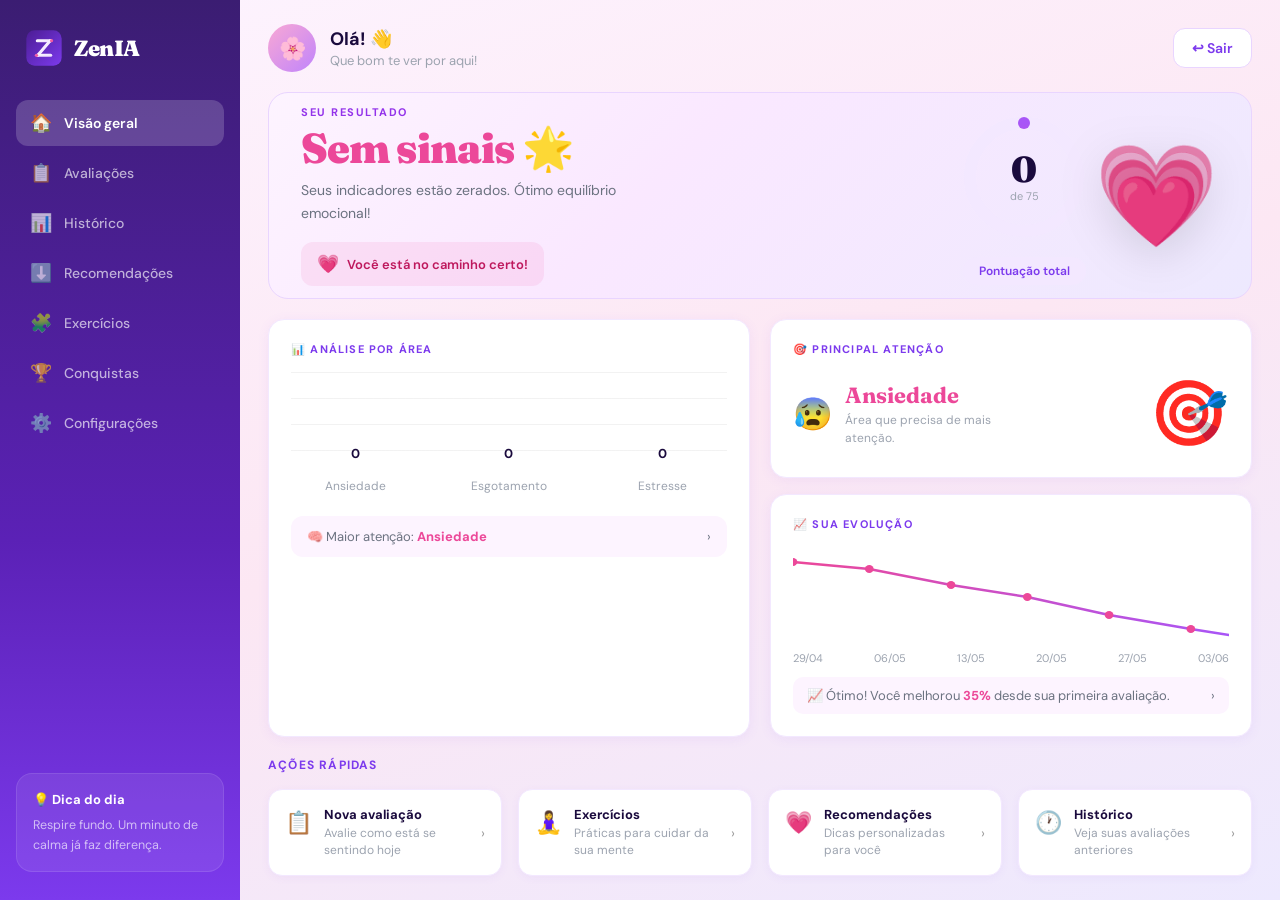
==== commit d000f404: "logo SVG no site" ====
--- a/index.html
+++ b/index.html
@@ -4,6 +4,13 @@
 <meta charset="UTF-8">
 <meta name="viewport" content="width=device-width, initial-scale=1.0">
 <title>ZenIA – Dashboard</title>
+<link rel="manifest" href="/manifest.json">
+<meta name="theme-color" content="#7c3aed">
+<meta name="mobile-web-app-capable" content="yes">
+<meta name="apple-mobile-web-app-capable" content="yes">
+<meta name="apple-mobile-web-app-status-bar-style" content="default">
+<meta name="apple-mobile-web-app-title" content="ZenIA">
+<script>if('serviceWorker' in navigator){navigator.serviceWorker.register('/sw.js');}</script>
 <link href="https://fonts.googleapis.com/css2?family=Fraunces:ital,wght@0,400;0,700;0,900;1,400;1,700&family=DM+Sans:wght@300;400;500;600;700&display=swap" rel="stylesheet">
 <style>
 *,*::before,*::after{box-sizing:border-box;margin:0;padding:0}
@@ -290,7 +297,72 @@
 #masc .cfg-label{color:#e0e7ff}
 #masc .cfg-input{background:#161f35;border-color:rgba(255,255,255,.1);color:white}
 
-@keyframes fadeUp{from{opacity:0;transform:translateY(30px)}to{opacity:1;transform:translateY(0)}}
+@media(max-width:768px){
+  .layout{flex-direction:column}
+  .sidebar{
+    width:100%;height:auto;
+    flex-direction:row;
+    padding:0;
+    position:fixed;bottom:0;left:0;right:0;
+    z-index:200;
+    border-top:1px solid rgba(255,255,255,.1);
+    overflow:visible;
+  }
+  .sb-logo{display:none}
+  .sb-tip{display:none}
+  .sb-nav{
+    flex-direction:row;
+    justify-content:space-around;
+    padding:8px 4px 12px;
+    gap:0;
+    flex:1;
+  }
+  .sb-item{
+    flex-direction:column;
+    align-items:center;
+    gap:2px;
+    padding:6px 2px;
+    font-size:9px;
+    border-radius:10px;
+    flex:1;
+    text-align:center;
+    min-width:0;
+  }
+  .sb-item span{font-size:20px}
+  .main{
+    padding:16px 12px 160px;
+    gap:14px;
+    height:100vh;
+    overflow-y:auto;
+  }
+  .topbar{flex-wrap:wrap;gap:8px}
+  .topbar-name{font-size:15px}
+  .topbar-avatar{width:38px;height:38px;font-size:18px}
+  .btn-sair{padding:7px 12px;font-size:12px}
+  .result-card{flex-direction:column;padding:20px;gap:16px;min-height:auto}
+  .result-title{font-size:28px}
+  .result-art{display:none}
+  .result-center{flex-direction:row;gap:16px;align-items:center}
+  .grid2{grid-template-columns:1fr}
+  .grid4{grid-template-columns:1fr 1fr}
+  .qa-item{padding:12px}
+  .qa-title{font-size:12px}
+  .qa-sub{font-size:11px}
+  .bar-chart{height:100px;gap:12px}
+  .donut-wrap{width:100px;height:100px}
+  .donut-num{font-size:26px}
+  .ex-grid{grid-template-columns:1fr}
+  .conq-grid{grid-template-columns:1fr 1fr}
+  .rec-cards{gap:8px}
+  .rec-card{padding:14px}
+  .tab-title{font-size:18px}
+  .hist-card{flex-direction:column;gap:12px}
+}
+@media(max-width:380px){
+  .sb-item{font-size:9px}
+  .sb-item span{font-size:19px}
+  .grid4{grid-template-columns:1fr 1fr}
+}
 </style>
 </head>
 <body>
@@ -299,7 +371,7 @@
 <div id="fem" class="dash">
   <div class="layout">
     <aside class="sidebar">
-      <div class="sb-logo"><div class="sb-logo-icon">🧠</div><span class="sb-logo-name">ZenIA</span></div>
+      <div class="sb-logo"><img src="logo.svg" width="40" height="40" alt="ZenIA" style="border-radius:12px"><span class="sb-logo-name">ZenIA</span></div>
       <nav class="sb-nav">
         <a class="sb-item active" href="#"><span>🏠</span> Visão geral</a>
         <a class="sb-item" href="#"><span>📋</span> Avaliações</a>
@@ -377,7 +449,7 @@
 <div id="masc" class="dash">
   <div class="layout">
     <aside class="sidebar">
-      <div class="sb-logo"><div class="sb-logo-icon">🧠</div><span class="sb-logo-name">ZenIA</span></div>
+      <div class="sb-logo"><img src="logo.svg" width="40" height="40" alt="ZenIA" style="border-radius:12px"><span class="sb-logo-name">ZenIA</span></div>
       <nav class="sb-nav">
         <a class="sb-item active" href="#"><span>🏠</span> Visão geral</a>
         <a class="sb-item" href="#"><span>📋</span> Avaliações</a>
@@ -455,7 +527,7 @@
 <div id="neutro" class="dash">
   <div class="layout">
     <aside class="sidebar">
-      <div class="sb-logo"><div class="sb-logo-icon">🧠</div><span class="sb-logo-name">ZenIA</span></div>
+      <div class="sb-logo"><img src="logo.svg" width="40" height="40" alt="ZenIA" style="border-radius:12px"><span class="sb-logo-name">ZenIA</span></div>
       <nav class="sb-nav">
         <a class="sb-item active" href="#"><span>🏠</span> Visão geral</a>
         <a class="sb-item" href="#"><span>📋</span> Avaliações</a>
@@ -637,11 +709,16 @@
 function showPanel(label, dash) {
   const mainItems = dash.querySelectorAll('.main > *:not(.tab-panel):not(.rec-panel)');
   const allPanels = dash.querySelectorAll('.tab-panel, .rec-panel');
+
+  if (label.includes('Avaliações')) {
+    location.href = 'quiz.html';
+    return;
+  }
+
   allPanels.forEach(p => p.classList.remove('visible'));
-  if (label === 'Visão geral') {
+
+  if (label.includes('Visão geral')) {
     mainItems.forEach(el => el.style.display = '');
-  } else if (label === 'Avaliações') {
-    location.href = 'quiz.html';
   } else {
     mainItems.forEach(el => el.style.display = 'none');
     const map = {'Recomendações':'rec-panel','Histórico':'panel-historico','Exercícios':'panel-exercicios','Conquistas':'panel-conquistas','Configurações':'panel-config'};
@@ -793,4 +870,4 @@
 }
 </script>
 </body>
-</html>
+</html>
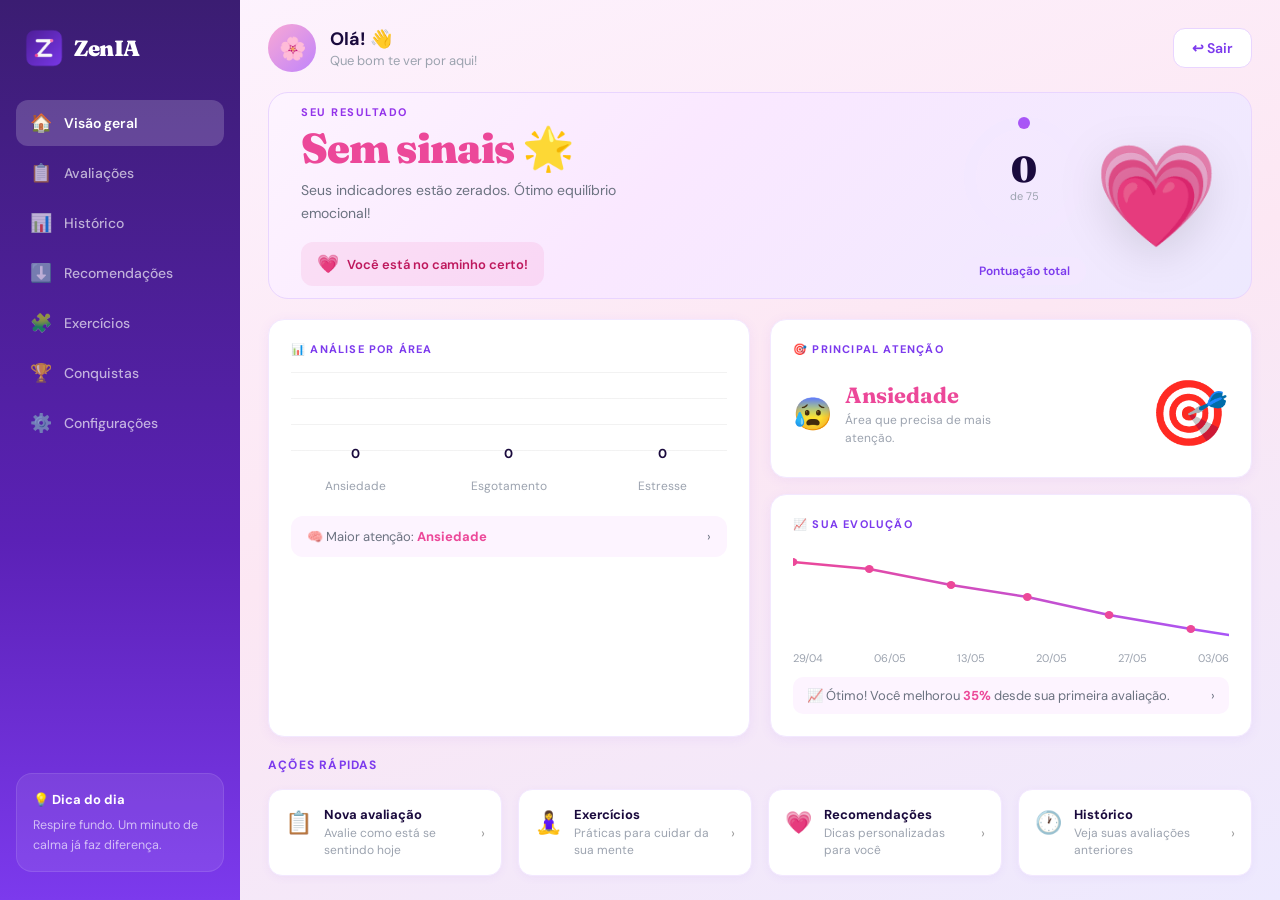
==== commit 5f2c9b2f: "fix logo png" ====
--- a/index.html
+++ b/index.html
@@ -371,7 +371,7 @@
 <div id="fem" class="dash">
   <div class="layout">
     <aside class="sidebar">
-      <div class="sb-logo"><img src="logo.svg" width="40" height="40" alt="ZenIA" style="border-radius:12px"><span class="sb-logo-name">ZenIA</span></div>
+      <div class="sb-logo"><img src="icon-192.png" width="40" height="40" alt="ZenIA" style="border-radius:12px"><span class="sb-logo-name">ZenIA</span></div>
       <nav class="sb-nav">
         <a class="sb-item active" href="#"><span>🏠</span> Visão geral</a>
         <a class="sb-item" href="#"><span>📋</span> Avaliações</a>
@@ -449,7 +449,7 @@
 <div id="masc" class="dash">
   <div class="layout">
     <aside class="sidebar">
-      <div class="sb-logo"><img src="logo.svg" width="40" height="40" alt="ZenIA" style="border-radius:12px"><span class="sb-logo-name">ZenIA</span></div>
+      <div class="sb-logo"><img src="icon-192.png" width="40" height="40" alt="ZenIA" style="border-radius:12px"><span class="sb-logo-name">ZenIA</span></div>
       <nav class="sb-nav">
         <a class="sb-item active" href="#"><span>🏠</span> Visão geral</a>
         <a class="sb-item" href="#"><span>📋</span> Avaliações</a>
@@ -527,7 +527,7 @@
 <div id="neutro" class="dash">
   <div class="layout">
     <aside class="sidebar">
-      <div class="sb-logo"><img src="logo.svg" width="40" height="40" alt="ZenIA" style="border-radius:12px"><span class="sb-logo-name">ZenIA</span></div>
+      <div class="sb-logo"><img src="icon-192.png" width="40" height="40" alt="ZenIA" style="border-radius:12px"><span class="sb-logo-name">ZenIA</span></div>
       <nav class="sb-nav">
         <a class="sb-item active" href="#"><span>🏠</span> Visão geral</a>
         <a class="sb-item" href="#"><span>📋</span> Avaliações</a>
